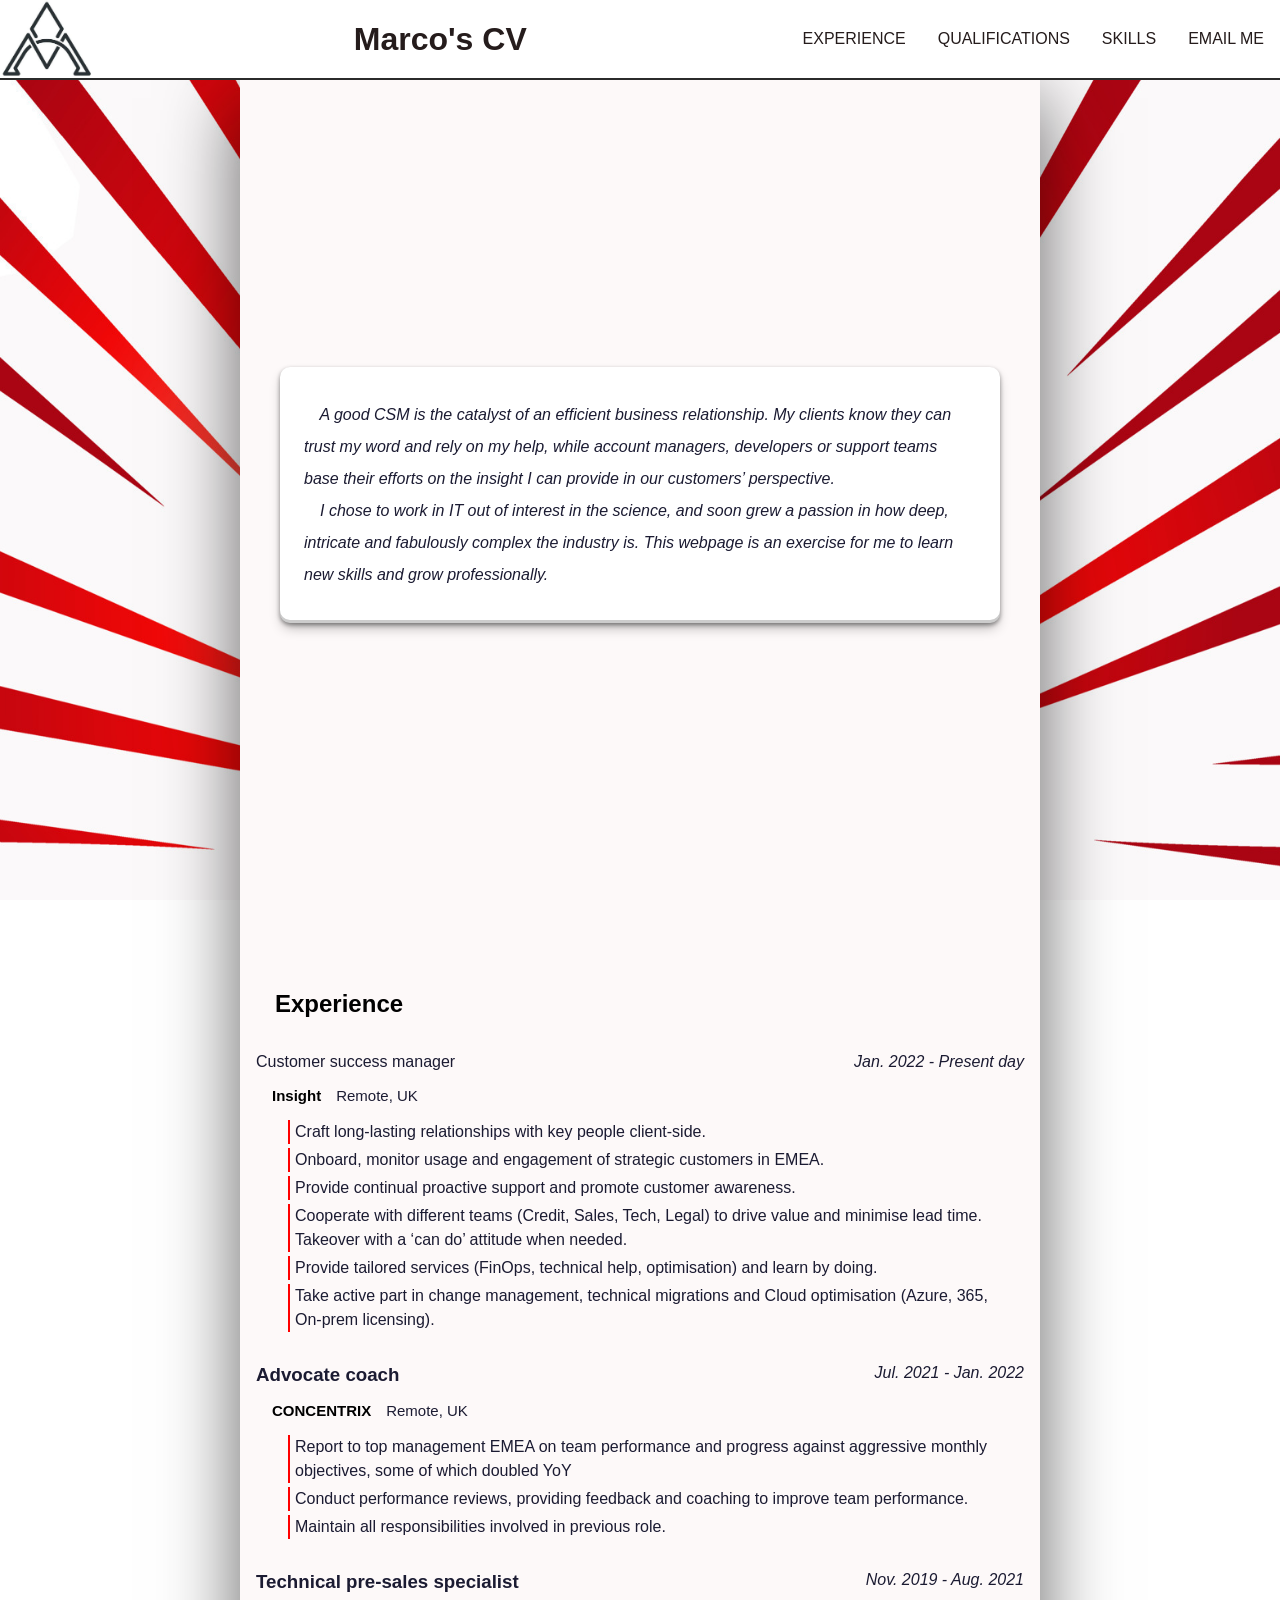
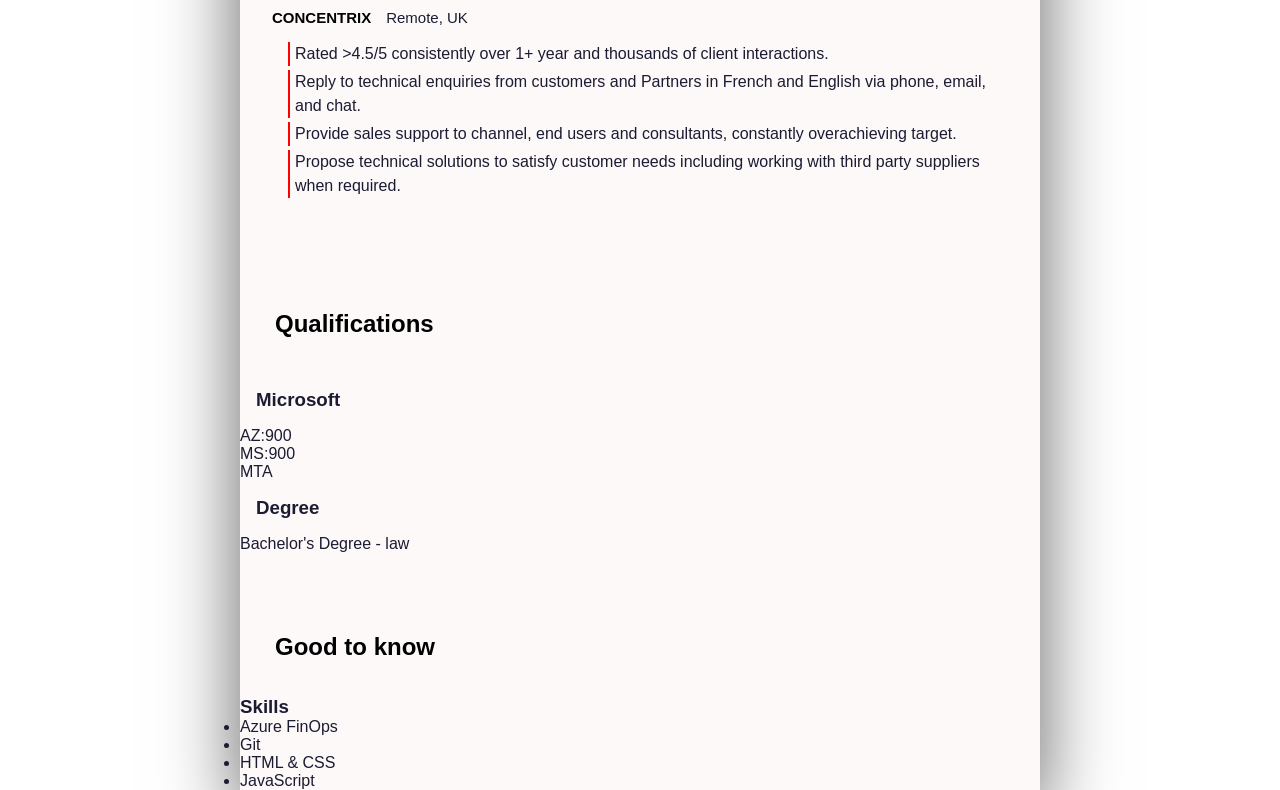
==== index.html @ 962128a1 "fixing favicon" ====
<!DOCTYPE html>
<html lang="en">

<head>
  <meta name="Marco Andolfatto's CV" content="This is the CV I made myself in html, CS and JS" />
  <meta charset="utf-8">
  <title>Marco Andolfatto - CV</title>
  <meta name="viewport" content="width=device-width, initial-scale=1">
  <meta name="author" content="Marco Andolfatto">
  <meta name="description" content="Marco Andolfatto's CV made following freeCodeCamp's curriculum" />
  <meta property="og:image" content="https://github.com/the-solid-snack/CV/blob/master/media/logo.jpg?raw=true" />
  <link rel="icon" type="image/x-icon" href="media/images.jpg">
  <link rel="stylesheet" href="style.css">
  <link href='https://fonts.googleapis.com/css?family=Lato' rel='stylesheet'>
  <script src="/app.js"></script>
</head>

<body>

  <!-- NAVBAR -->

  <nav id="navbar">
    <img id="logo" src="media/logo.jpg" atl="AM logo" />
    <h1>Marco's CV</h1>
    <ul>
      <li><a id="link-exp" href="#experience"></a></li>
      <li><a id="link-quali" href="#qualifications"></a></li>
      <li><a id="link-skills" href="#good-to-know"></a></li>
      <li><a id="link-mail" href="mailto:jobs@andolfatto.co.uk"></a></li>
    </ul>
  </nav>

  <!-- MAIN -->

  <main>
    <section id="introduction">
      <p id="introdution-p">
        &emsp;A good CSM is the catalyst of an efficient business relationship. My clients know they can trust my word and rely on my help, while account managers, developers or support teams base their efforts on the insight I can provide in our customers’ perspective. 
        <br>&emsp;I chose to work in IT out of interest in the science, and soon grew a passion in how deep, intricate and fabulously complex the industry is. This webpage is an exercise for me to learn new skills and grow professionally. 
      
      </p>

    </section>

    <section class="category">

      <!-- Experience template -->
      <!-- <div class="role-description">
        <p class="role-container"><span class="position-name">Customer success manager</span><span class="position-date">Jan. 2022 - Present day</span></p>
        <p class="employer-container"><span class="employer-name">Insight</span><span class="employer-address">Remote, UK</span></p>
        <ul class="role-responsibility">
          <li>Be a good employee</li>
          <li>Delight clients</li>
          <li>KPIs, SLAs</li>
        </ul>
      </div> -->

      <h2 id="experience">Experience</h2>

      <div class="role-description">
        <p class="role-container"><span class="position-name">Customer success manager</span><span class="position-date">Jan. 2022 - Present day</span></p>
        <p class="employer-container"><span class="employer-name"><a href="https://uk.insight.com/en_GB/home.html" target="_blank">Insight</a></span><span class="employer-address">Remote, UK</span></p>
        <ul class="role-responsibility">
          <li>Craft long-lasting relationships with key people client-side.</li>
          <li>Onboard, monitor usage and engagement of strategic customers in EMEA.</li>
          <li>Provide continual proactive support and promote customer awareness.</li>
          <li>Cooperate with different teams (Credit, Sales, Tech, Legal) to drive value and
            minimise lead time. Takeover with a ‘can do’ attitude when needed.</li>
          <li>Provide tailored services (FinOps, technical help, optimisation) and learn by doing.</li>
          <li>Take active part in change management, technical migrations and Cloud
            optimisation (Azure, 365, On-prem licensing).</li>
        </ul>
      </div>

      <div class="role-description">
        <h3 class="role-container"><span class="position-name">Advocate coach</span><span class="position-date">Jul. 2021 - Jan. 2022</span></h3>
        <p class="employer-container"><span class="employer-name"><a href="https://www.concentrix.com/en-gb/" target="_blank">CONCENTRIX</a></span><span class="employer-address">Remote, UK</span></p>
        <ul class="role-responsibility">
          <li>Report to top management EMEA on team performance and progress against
            aggressive monthly objectives, some of which doubled YoY</li>
          <li>Conduct performance reviews, providing feedback and coaching to improve team
            performance.</li>
          <li>Maintain all responsibilities involved in previous role.</li>
        </ul>
      </div>
      
      <div class="role-description">
        <h3 class="role-container"><span class="position-name">Technical pre-sales specialist</span><span class="position-date">Nov. 2019 - Aug. 2021</span></h3>
        <p class="employer-container"><span class="employer-name"><a href="https://www.concentrix.com/en-gb/" target="_blank">CONCENTRIX</a></span><span class="employer-address">Remote, UK</span></p>
        <ul class="role-responsibility">
          <li>Rated >4.5/5 consistently over 1+ year and thousands of client interactions.</li>
          <li>Reply to technical enquiries from customers and Partners in French and English via
            phone, email, and chat.</li>
          <li>Provide sales support to channel, end users and consultants, constantly
            overachieving target.</li>
          <li>Propose technical solutions to satisfy customer needs including working with third
            party suppliers when required.</li>
        </ul>
      </section>
      
    <!-- QUALIFICATIONS -->

    <section id="category">
      <h2 id="qualifications">Qualifications</h2>
      <h3 class="degree">Microsoft</h3>
      <p>AZ:900</p>
      <p>MS:900</p>
      <p>MTA</p>
      <h3 class="degree">Degree</h3>
      <p>Bachelor's Degree - law</p>
    </section>

    <!-- GOOD TO KNOW -->

    <section id="category">
      <h2 id="good-to-know">Good to know</h2>
      <h3>Skills</h3>
      <!-- Add a table here with soft skills / hard skills -->
      <ul>
        <li>Azure FinOps</li>
        <li>Git</li>
        <li>HTML & CSS</li>
        <li>JavaScript</li>

      </ul>
    </section>

  </main>
</body>

<footer></footer>

</html>
---- style.css ----
*,
::before,
::after {
  padding: 0;
  margin: 0;
  box-sizing: border-box;

}

:root {
  --html-color: #ffffff;
  --main-background-color: rgb(253, 249, 249);
  --navbar-background-color: white;
  --navbar-text: rgb(37, 28, 28);
  --section-title-color: black;
  --header-height: 80px;
}

body {
    background-image: url("media/background-img1.jpg");
    background-repeat: no-repeat;
    background-attachment: fixed; 
    background-size: 100% 100%;
    color: #1b1b32;
    margin: 0;
    width: 100%;
    font-family: Helvetica, sans-serif;
  }

a {
  text-decoration: none;
}

/* MEDIA QUERY */
  /* small screen */
@media (max-width: 768px) {
  :root {
  --header-height: 40px;
  }

  #link-exp::before {
    content: "Exp.";
  }
  #link-quali::before {
    content: "Studies";
  }
  #link-skills::before {
    content: "Skills";
  }
  #link-mail::before {
    content: "@";
  }

  nav > ul > li {
    padding: 0.5em;
  }

}

  /* larger screens */
@media (min-width: 768px) {
  :root {
  --header-height: 80px;
  }

  #link-exp::before {
    content: "EXPERIENCE";
  }
  
  #link-quali::before {
    content: "QUALIFICATIONS";
  }
  #link-skills::before {
    content: "SKILLS";
  }
  #link-mail::before {
    content: "EMAIL ME";
  }

  nav > ul > li {
    padding: 1em;
  }

}

/* HEADER */

#navbar {
    width: 100%;
    height: var(--header-height);
    background-color: var(--navbar-background-color);
    display: flex;
    align-items: center;
    justify-content: space-between;
    position: fixed;
    top: 0;
    z-index: 9;
    border-bottom: 2px solid #2b2b2b;  
}

#logo {
  height: calc(var(--header-height) - 2px);
}

h1 {
  color: var(--navbar-text);
  font-size: 2rem;
  text-align: center;
  white-space: nowrap;
}

#navbar a:hover {
  color: red;
}

#navbar a:visited, nav > ul > li > a {
  color: var(--navbar-text);
}

nav > ul {
    display: flex; 
    flex-wrap: wrap;
}

nav > ul > li {
  list-style-type: none;
  
  font-size: 1em;
}

/* MAIN */

main {
  margin: auto;
  position: relative;
  top: var(--header-height);
  max-width: 800px;
  background: var(--main-background-color);
  box-shadow: rgba(0, 0, 0, 0.56) 0px 22px 70px 4px;
}

#introduction {
  display: flex;
  align-items: center;
  padding: 80px 0 80px 0;
  height: calc(100vh - 70px);
}

#introdution-p {
  margin: 0 5%;
  padding: 2rem;
  background-color: white;
  border-radius: 10px;
  box-shadow: rgba(0, 0, 0, 0.4) 0px 2px 4px, rgba(0, 0, 0, 0.3) 0px 7px 13px -3px, rgba(0, 0, 0, 0.2) 0px -3px 0px inset;
}

#introduction p {
  padding-left: 1.5rem;
  line-height: 2rem;
  font-style: italic;
}

#freecodecamp {
  font-family: Lato;
  font-style: normal;
}

#freeCodeCamp-logo{
  height: 1rem;
  width: 1rem;
  margin: 0 .1rem 0 .1rem;
}

h2 {
  padding: 80px 0 35px 35px;
  color: var(--section-title-color);
}

/* EXPERIENCE */

.role-container {
  display: flex;
  width: 100%;
  justify-content: space-between;
}

.employer-container {
  font-size: 15px;
  padding-left: 2rem;
  margin: 1rem 0;
}

position-name {
  font-weight: bold;
}

.employer-name a {
  padding-right: 15px;
  font-weight: bolder;
  color: black;
}

.employer-name a:hover {
  color: orangered;
}

.position-date {
  font-weight: 1;
  font-style: italic;
  font-size: medium;
}

.role-container > span {
  padding: 0 1rem;
}

.role-responsibility {
  margin: 0 3rem 2rem 3rem;
  line-height: 1.5rem;
  list-style-type: none;
}

.role-responsibility li {
  margin: 4px 0;
  padding-left: 5px;
  border-left: 2px solid red;
}


/* EDUCATION */

.degree {
  padding: 1rem 0 1rem 1rem;
}

.divider {
  margin: 0 auto;
  border: 2px solid;
}

.large {
  height: 10px;
  background-color: #1b1b32;
}
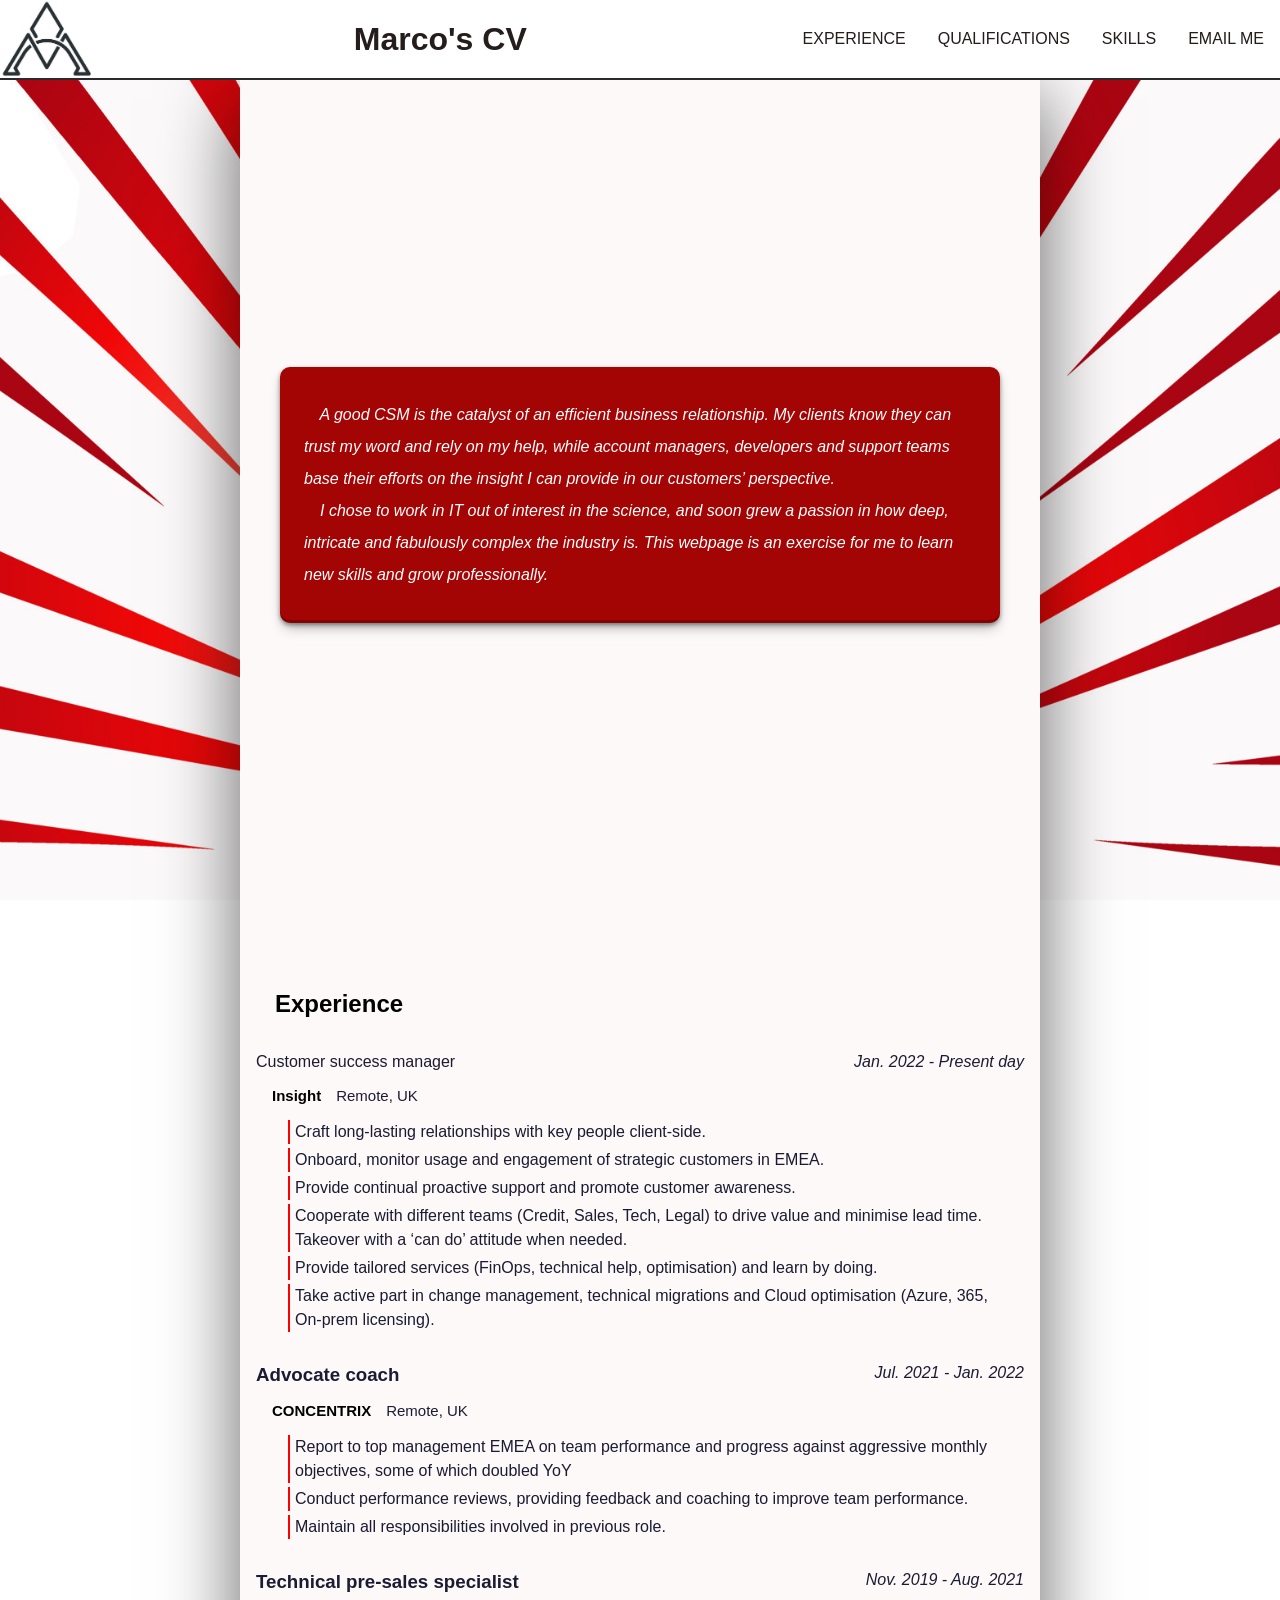
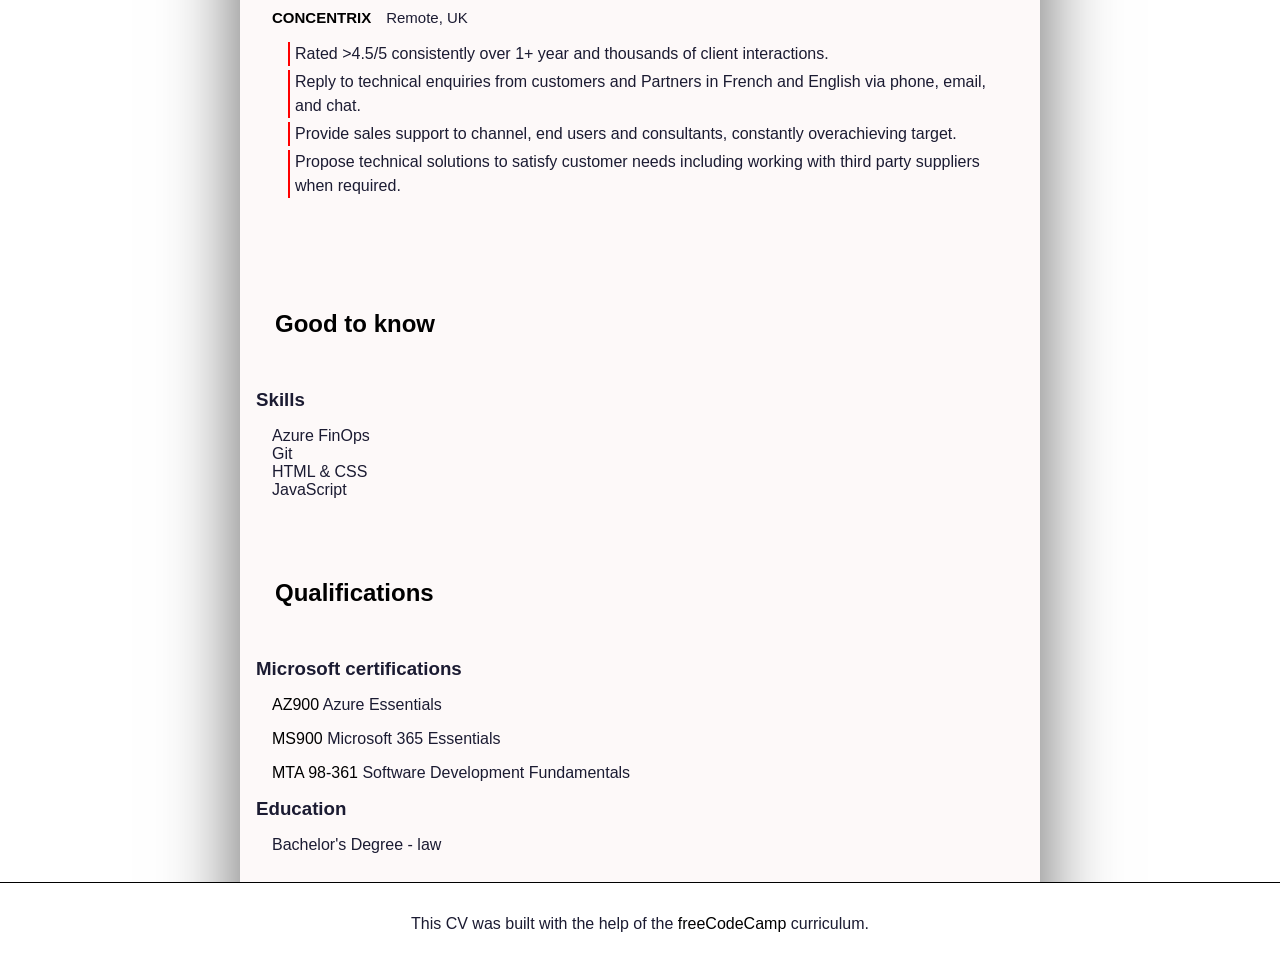
==== commit 36baa9d5: "first initial draft complete" ====
--- a/index.html
+++ b/index.html
@@ -9,7 +9,7 @@
   <meta name="author" content="Marco Andolfatto">
   <meta name="description" content="Marco Andolfatto's CV made following freeCodeCamp's curriculum" />
   <meta property="og:image" content="https://github.com/the-solid-snack/CV/blob/master/media/logo.jpg?raw=true" />
-  <link rel="icon" type="image/x-icon" href="media/images.jpg">
+  <link rel="icon" type="image/x-icon" href="media/logo.jpg">
   <link rel="stylesheet" href="style.css">
   <link href='https://fonts.googleapis.com/css?family=Lato' rel='stylesheet'>
   <script src="/app.js"></script>
@@ -35,7 +35,7 @@
   <main>
     <section id="introduction">
       <p id="introdution-p">
-        &emsp;A good CSM is the catalyst of an efficient business relationship. My clients know they can trust my word and rely on my help, while account managers, developers or support teams base their efforts on the insight I can provide in our customers’ perspective. 
+        &emsp;A good CSM is the catalyst of an efficient business relationship. My clients know they can trust my word and rely on my help, while account managers, developers and support teams base their efforts on the insight I can provide in our customers’ perspective. 
         <br>&emsp;I chose to work in IT out of interest in the science, and soon grew a passion in how deep, intricate and fabulously complex the industry is. This webpage is an exercise for me to learn new skills and grow professionally. 
       
       </p>
@@ -98,25 +98,13 @@
         </ul>
       </section>
       
-    <!-- QUALIFICATIONS -->
-
-    <section id="category">
-      <h2 id="qualifications">Qualifications</h2>
-      <h3 class="degree">Microsoft</h3>
-      <p>AZ:900</p>
-      <p>MS:900</p>
-      <p>MTA</p>
-      <h3 class="degree">Degree</h3>
-      <p>Bachelor's Degree - law</p>
-    </section>
-
     <!-- GOOD TO KNOW -->
 
     <section id="category">
       <h2 id="good-to-know">Good to know</h2>
-      <h3>Skills</h3>
+      <h3 class="degree">Skills</h3>
       <!-- Add a table here with soft skills / hard skills -->
-      <ul>
+      <ul class="qual-item">
         <li>Azure FinOps</li>
         <li>Git</li>
         <li>HTML & CSS</li>
@@ -125,9 +113,23 @@
       </ul>
     </section>
 
+    <!-- QUALIFICATIONS -->
+
+    <section id="category">
+      <h2 id="qualifications">Qualifications</h2>
+      <h3 class="degree">Microsoft certifications</h3>
+      <p class="qual-item"><a target="_blank" href="https://learn.microsoft.com/en-us/credentials/certifications/azure-fundamentals/?practice-assessment-type=certification">AZ900</a> Azure Essentials</p>
+      <p class="qual-item space"><a target="_blank" href="https://learn.microsoft.com/en-us/credentials/certifications/microsoft-365-fundamentals/?practice-assessment-type=certification">MS900</a> Microsoft 365 Essentials</p>
+      <p class="qual-item"><a target="_blank" href="https://www.udemy.com/course/mta-98-361-software-development-fundamentals-complete-course/?couponCode=OF83024F">MTA 98-361</a> Software Development Fundamentals</p>
+      <h3 class="degree">Education</h3>
+      <p class="qual-item">Bachelor's Degree - law</p>
+      <br><br><br><br><br><br>
+    </section>
   </main>
 </body>
 
-<footer></footer>
+<footer id="footer">
+  <p id="footnote">This CV was built with the help of the <a target="_blank" href="https://www.freecodecamp.org/">freeCodeCamp</a> curriculum.</p>
+</footer>
 
 </html>
--- a/style.css
+++ b/style.css
@@ -29,6 +29,15 @@
 
 a {
   text-decoration: none;
+  color: black;
+}
+
+a:hover {
+  color: red;
+}
+
+li {
+  list-style-type: none;
 }
 
 /* MEDIA QUERY */
@@ -52,7 +61,7 @@
   }
 
   nav > ul > li {
-    padding: 0.5em;
+    padding: 0 0.1em;
   }
 
 }
@@ -109,10 +118,6 @@
   white-space: nowrap;
 }
 
-#navbar a:hover {
-  color: red;
-}
-
 #navbar a:visited, nav > ul > li > a {
   color: var(--navbar-text);
 }
@@ -120,12 +125,7 @@
 nav > ul {
     display: flex; 
     flex-wrap: wrap;
-}
-
-nav > ul > li {
-  list-style-type: none;
-  
-  font-size: 1em;
+    font-size: 1em;
 }
 
 /* MAIN */
@@ -149,7 +149,8 @@
 #introdution-p {
   margin: 0 5%;
   padding: 2rem;
-  background-color: white;
+  background-color: rgb(163, 4, 4);
+  color: white;
   border-radius: 10px;
   box-shadow: rgba(0, 0, 0, 0.4) 0px 2px 4px, rgba(0, 0, 0, 0.3) 0px 7px 13px -3px, rgba(0, 0, 0, 0.2) 0px -3px 0px inset;
 }
@@ -160,17 +161,6 @@
   font-style: italic;
 }
 
-#freecodecamp {
-  font-family: Lato;
-  font-style: normal;
-}
-
-#freeCodeCamp-logo{
-  height: 1rem;
-  width: 1rem;
-  margin: 0 .1rem 0 .1rem;
-}
-
 h2 {
   padding: 80px 0 35px 35px;
   color: var(--section-title-color);
@@ -226,6 +216,9 @@
   border-left: 2px solid red;
 }
 
+/* SKILLS */
+
+
 
 /* EDUCATION */
 
@@ -233,12 +226,28 @@
   padding: 1rem 0 1rem 1rem;
 }
 
-.divider {
-  margin: 0 auto;
-  border: 2px solid;
-}
-
-.large {
-  height: 10px;
-  background-color: #1b1b32;
+.qual-item {
+  padding-left: 2rem;
+  
+}
+
+.space {
+  margin: 1rem 0;
+}
+
+/* FOOTER */
+
+#footer {
+  height: var(--header-height);
+  width: 100%;
+  background-color: white;
+  border-top: 1px solid black;
+  z-index: 9;
+  position: relative;
+  bottom: 0;
+}
+
+#footnote {
+  margin: 2rem auto;
+  text-align: center;
 }
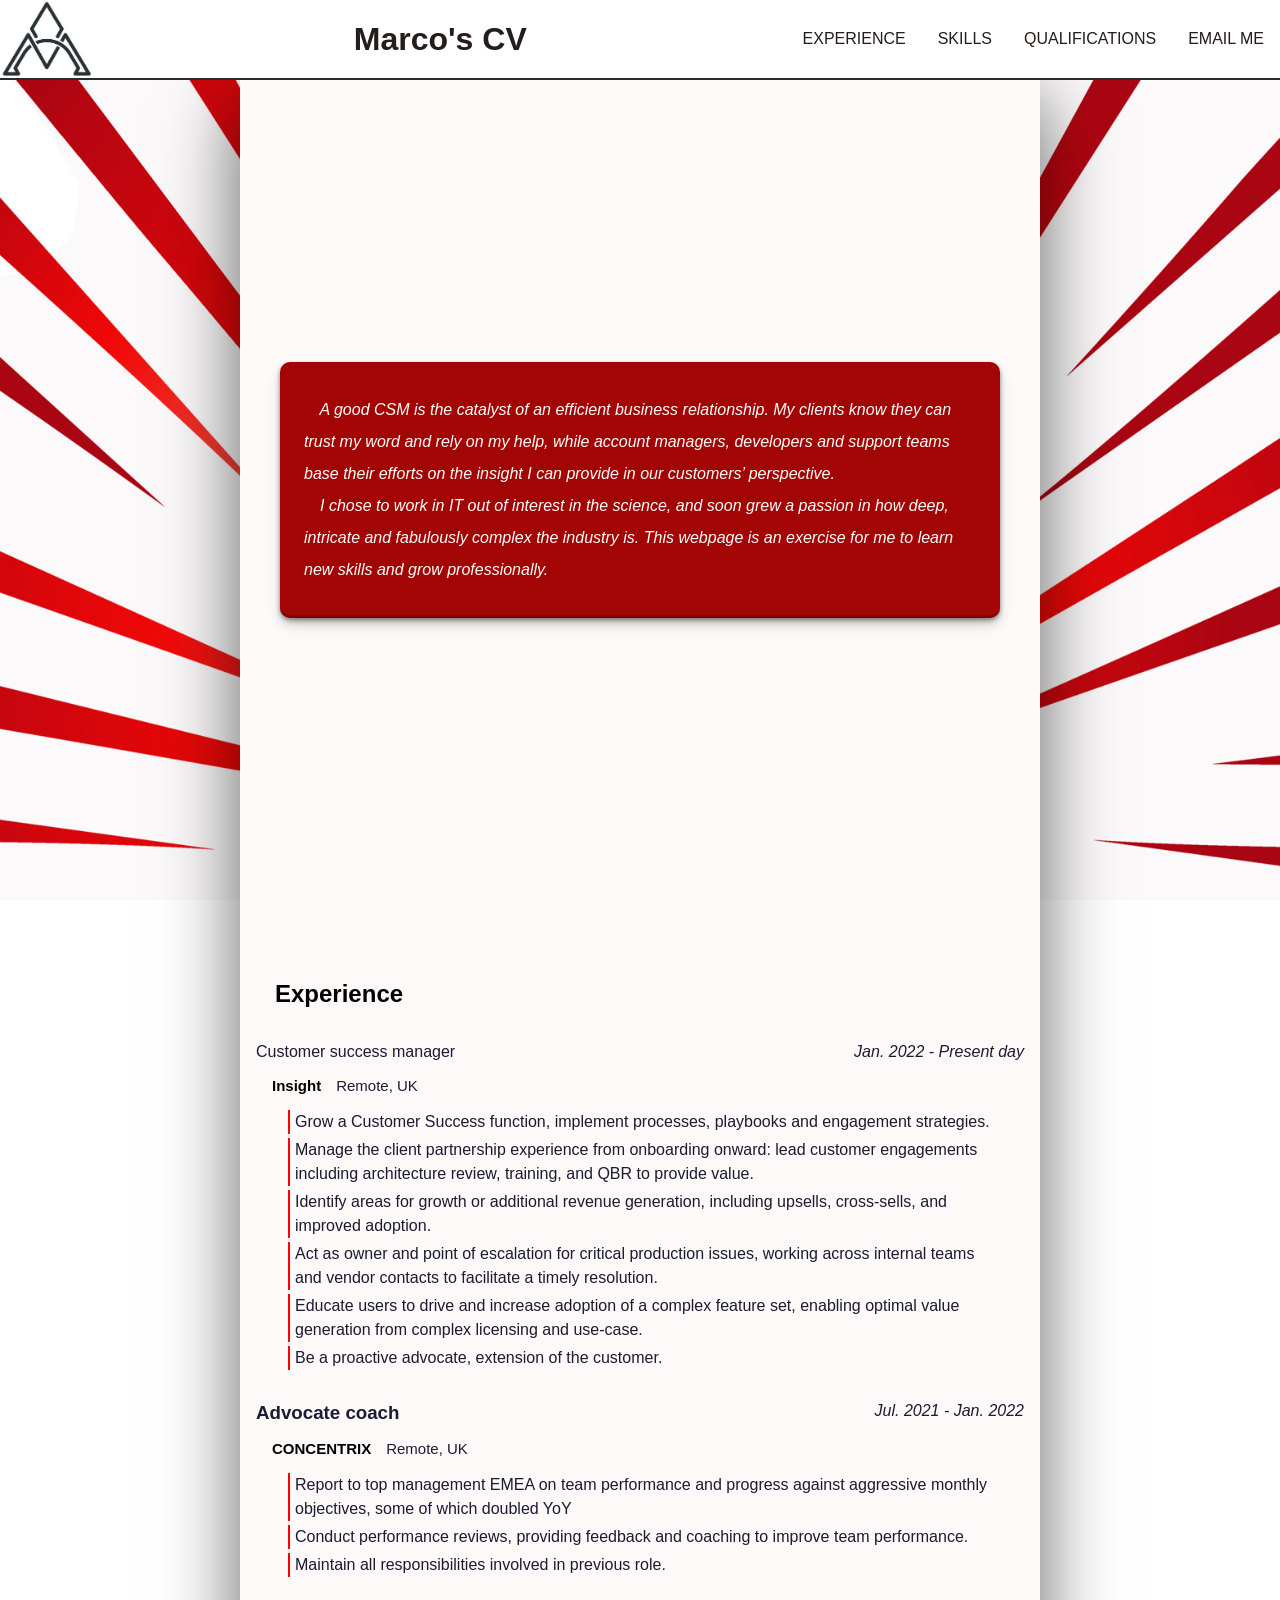
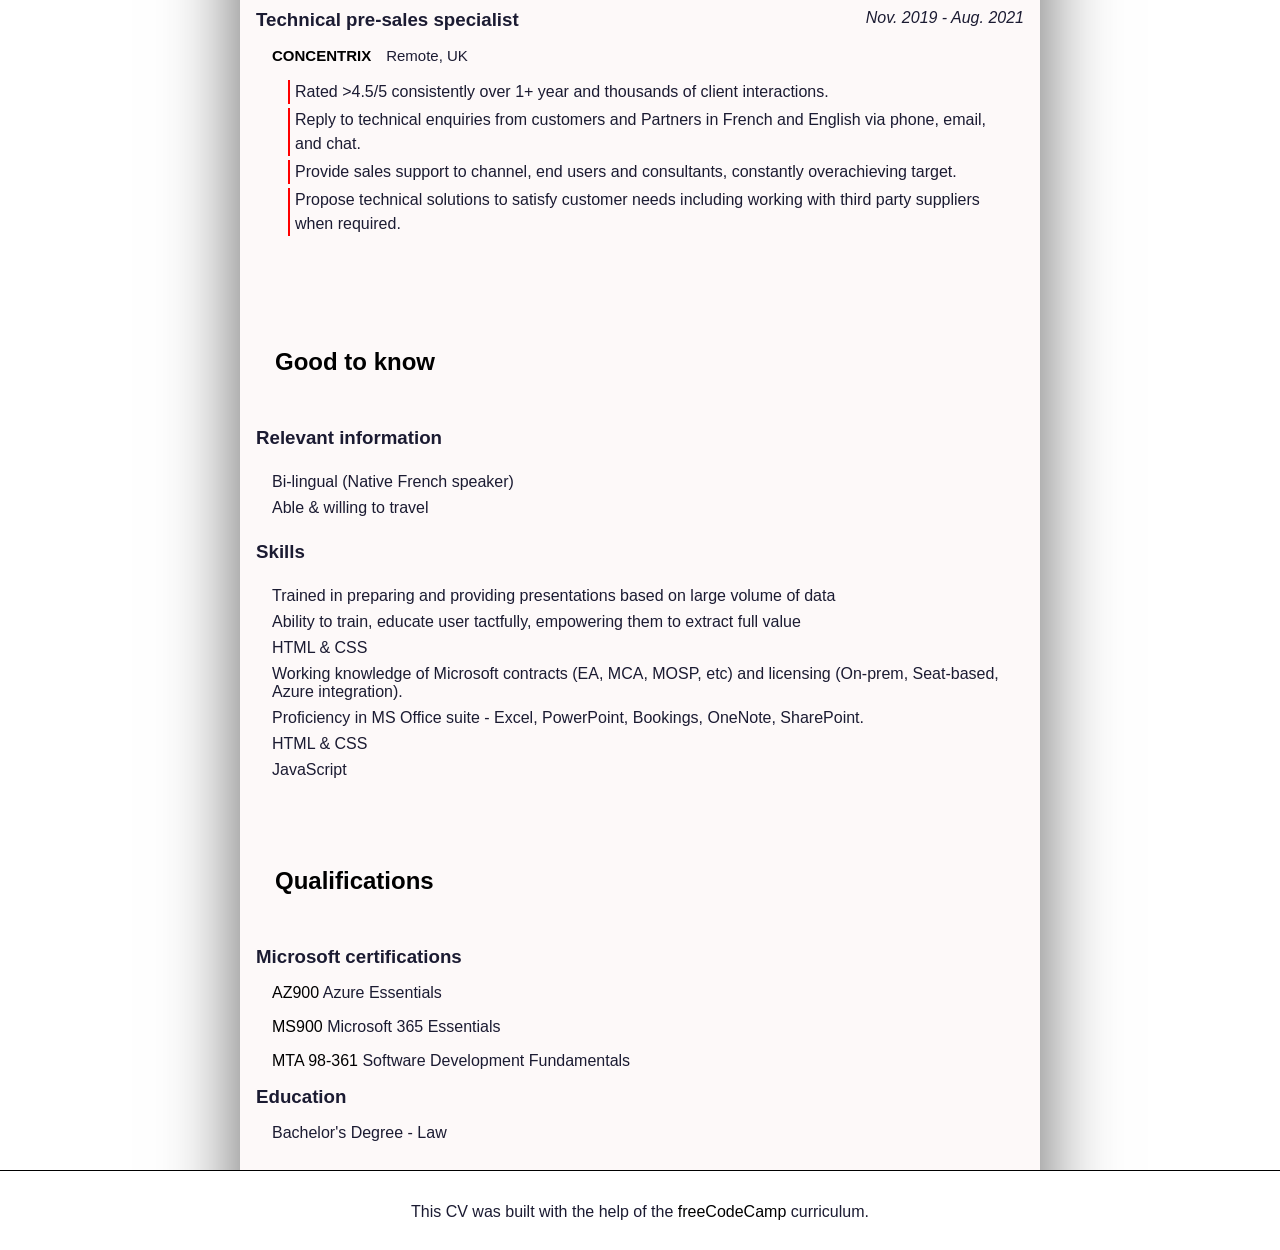
==== commit a13dbf71: "updated experience, skills, added good to know section, fixed footer" ====
--- a/index.html
+++ b/index.html
@@ -24,8 +24,8 @@
     <h1>Marco's CV</h1>
     <ul>
       <li><a id="link-exp" href="#experience"></a></li>
+      <li><a id="link-skills" href="#good-to-know"></a></li>
       <li><a id="link-quali" href="#qualifications"></a></li>
-      <li><a id="link-skills" href="#good-to-know"></a></li>
       <li><a id="link-mail" href="mailto:jobs@andolfatto.co.uk"></a></li>
     </ul>
   </nav>
@@ -61,14 +61,12 @@
         <p class="role-container"><span class="position-name">Customer success manager</span><span class="position-date">Jan. 2022 - Present day</span></p>
         <p class="employer-container"><span class="employer-name"><a href="https://uk.insight.com/en_GB/home.html" target="_blank">Insight</a></span><span class="employer-address">Remote, UK</span></p>
         <ul class="role-responsibility">
-          <li>Craft long-lasting relationships with key people client-side.</li>
-          <li>Onboard, monitor usage and engagement of strategic customers in EMEA.</li>
-          <li>Provide continual proactive support and promote customer awareness.</li>
-          <li>Cooperate with different teams (Credit, Sales, Tech, Legal) to drive value and
-            minimise lead time. Takeover with a ‘can do’ attitude when needed.</li>
-          <li>Provide tailored services (FinOps, technical help, optimisation) and learn by doing.</li>
-          <li>Take active part in change management, technical migrations and Cloud
-            optimisation (Azure, 365, On-prem licensing).</li>
+          <li>Grow a Customer Success function, implement processes, playbooks and engagement strategies.</li>
+          <li>Manage the client partnership experience from onboarding onward: lead customer engagements including architecture review, training, and QBR to provide value.</li>
+          <li>Identify areas for growth or additional revenue generation, including upsells, cross-sells, and improved adoption.</li>
+          <li>Act as owner and point of escalation for critical production issues, working across internal teams and vendor contacts to facilitate a timely resolution.</li>
+          <li>Educate users to drive and increase adoption of a complex feature set, enabling optimal value generation from complex licensing and use-case.</li>
+          <li>Be a proactive advocate, extension of the customer.</li>
         </ul>
       </div>
 
@@ -102,14 +100,22 @@
 
     <section id="category">
       <h2 id="good-to-know">Good to know</h2>
+      <h3 class="degree">Relevant information</h3>
+      <ul class="qual-item">
+        <li>Bi-lingual (Native French speaker)</li>
+        <li>Able & willing to travel</li>
+
+      </ul>
       <h3 class="degree">Skills</h3>
       <!-- Add a table here with soft skills / hard skills -->
       <ul class="qual-item">
-        <li>Azure FinOps</li>
-        <li>Git</li>
+        <li>Trained in preparing and providing presentations based on large volume of data</li>
+        <li>Ability to train, educate user tactfully, empowering them to extract full value</li>
+        <li>HTML & CSS</li>
+        <li>Working knowledge of Microsoft contracts (EA, MCA, MOSP, etc) and licensing (On-prem, Seat-based, Azure integration).</li>
+        <li>Proficiency in MS Office suite - Excel, PowerPoint, Bookings, OneNote, SharePoint.</li>
         <li>HTML & CSS</li>
         <li>JavaScript</li>
-
       </ul>
     </section>
 
@@ -122,7 +128,7 @@
       <p class="qual-item space"><a target="_blank" href="https://learn.microsoft.com/en-us/credentials/certifications/microsoft-365-fundamentals/?practice-assessment-type=certification">MS900</a> Microsoft 365 Essentials</p>
       <p class="qual-item"><a target="_blank" href="https://www.udemy.com/course/mta-98-361-software-development-fundamentals-complete-course/?couponCode=OF83024F">MTA 98-361</a> Software Development Fundamentals</p>
       <h3 class="degree">Education</h3>
-      <p class="qual-item">Bachelor's Degree - law</p>
+      <p class="qual-item">Bachelor's Degree - Law</p>
       <br><br><br><br><br><br>
     </section>
   </main>
--- a/style.css
+++ b/style.css
@@ -143,7 +143,7 @@
   display: flex;
   align-items: center;
   padding: 80px 0 80px 0;
-  height: calc(100vh - 70px);
+  height: calc(100vh - var(--header-height));
 }
 
 #introdution-p {
@@ -228,7 +228,10 @@
 
 .qual-item {
   padding-left: 2rem;
-  
+}
+
+.qual-item li {
+  margin: .5rem auto;
 }
 
 .space {
@@ -244,7 +247,7 @@
   border-top: 1px solid black;
   z-index: 9;
   position: relative;
-  bottom: 0;
+  bottom: calc(0 - .5rem);
 }
 
 #footnote {
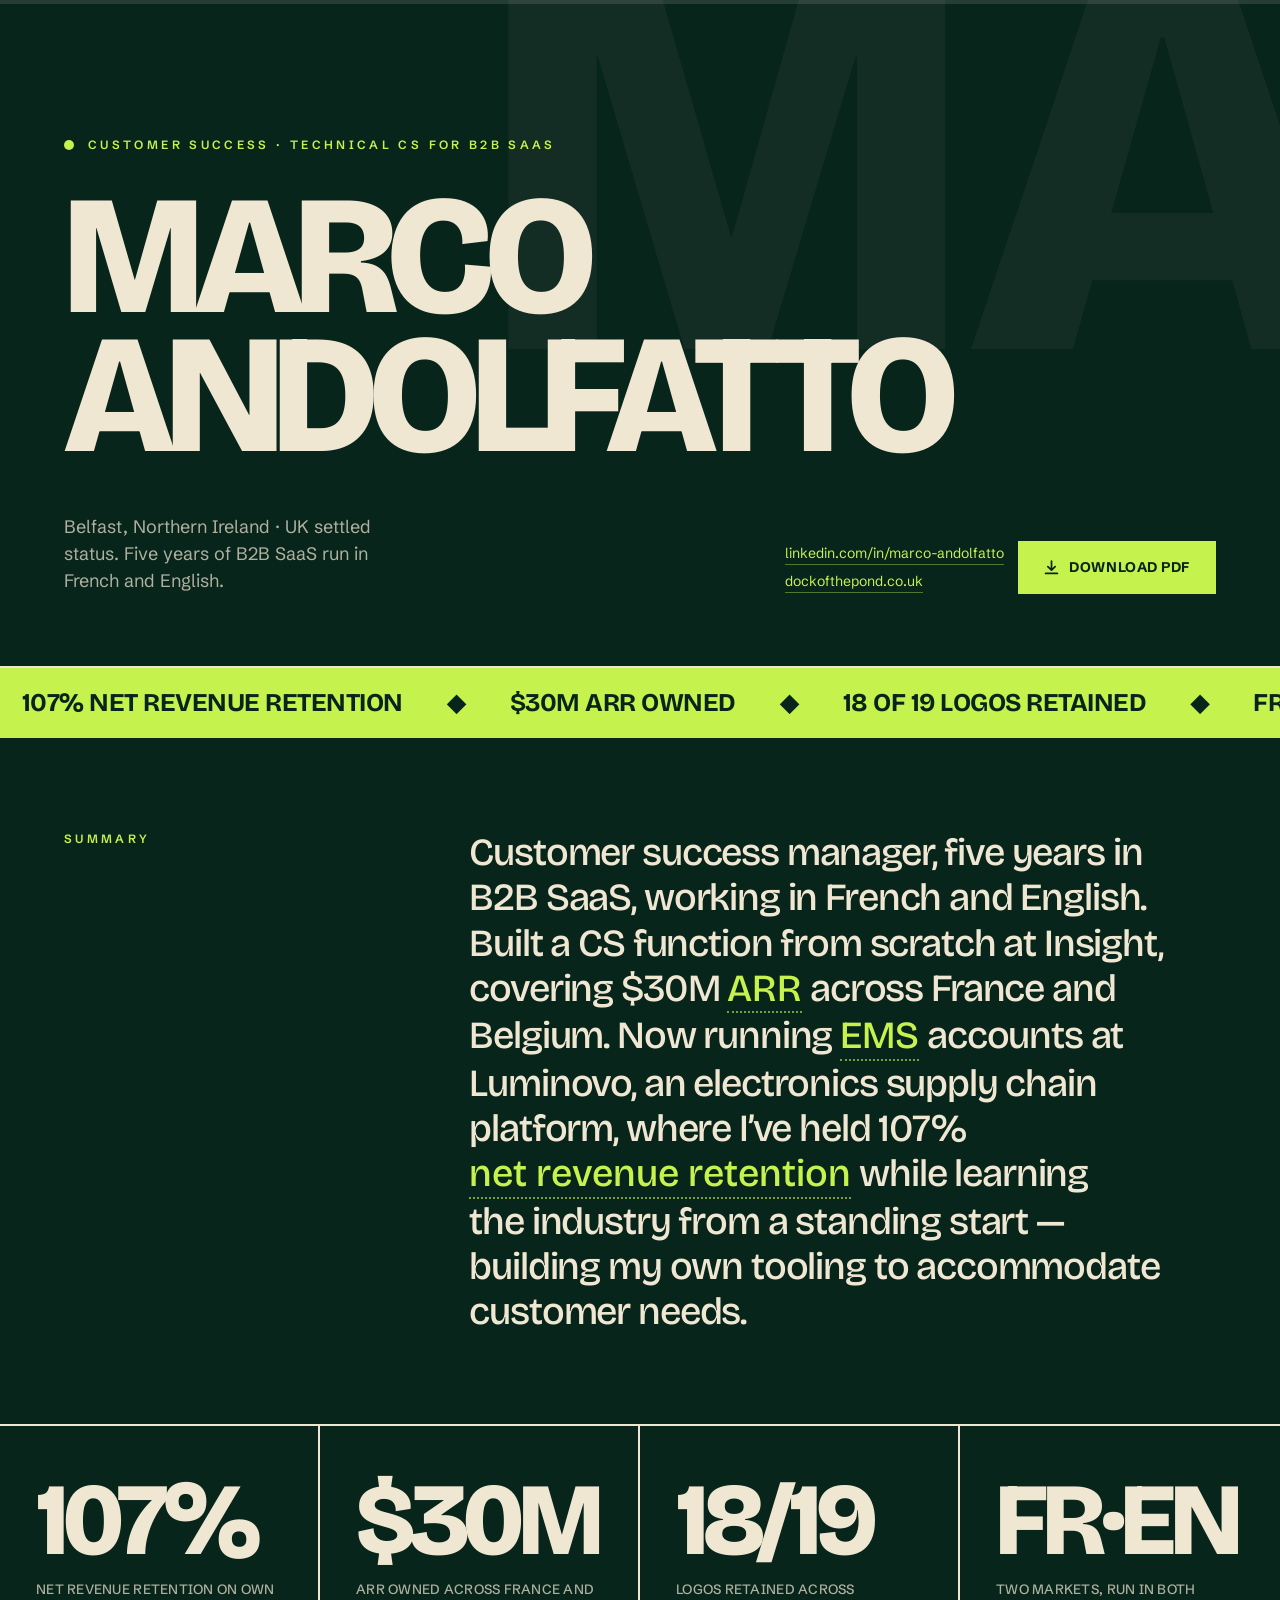
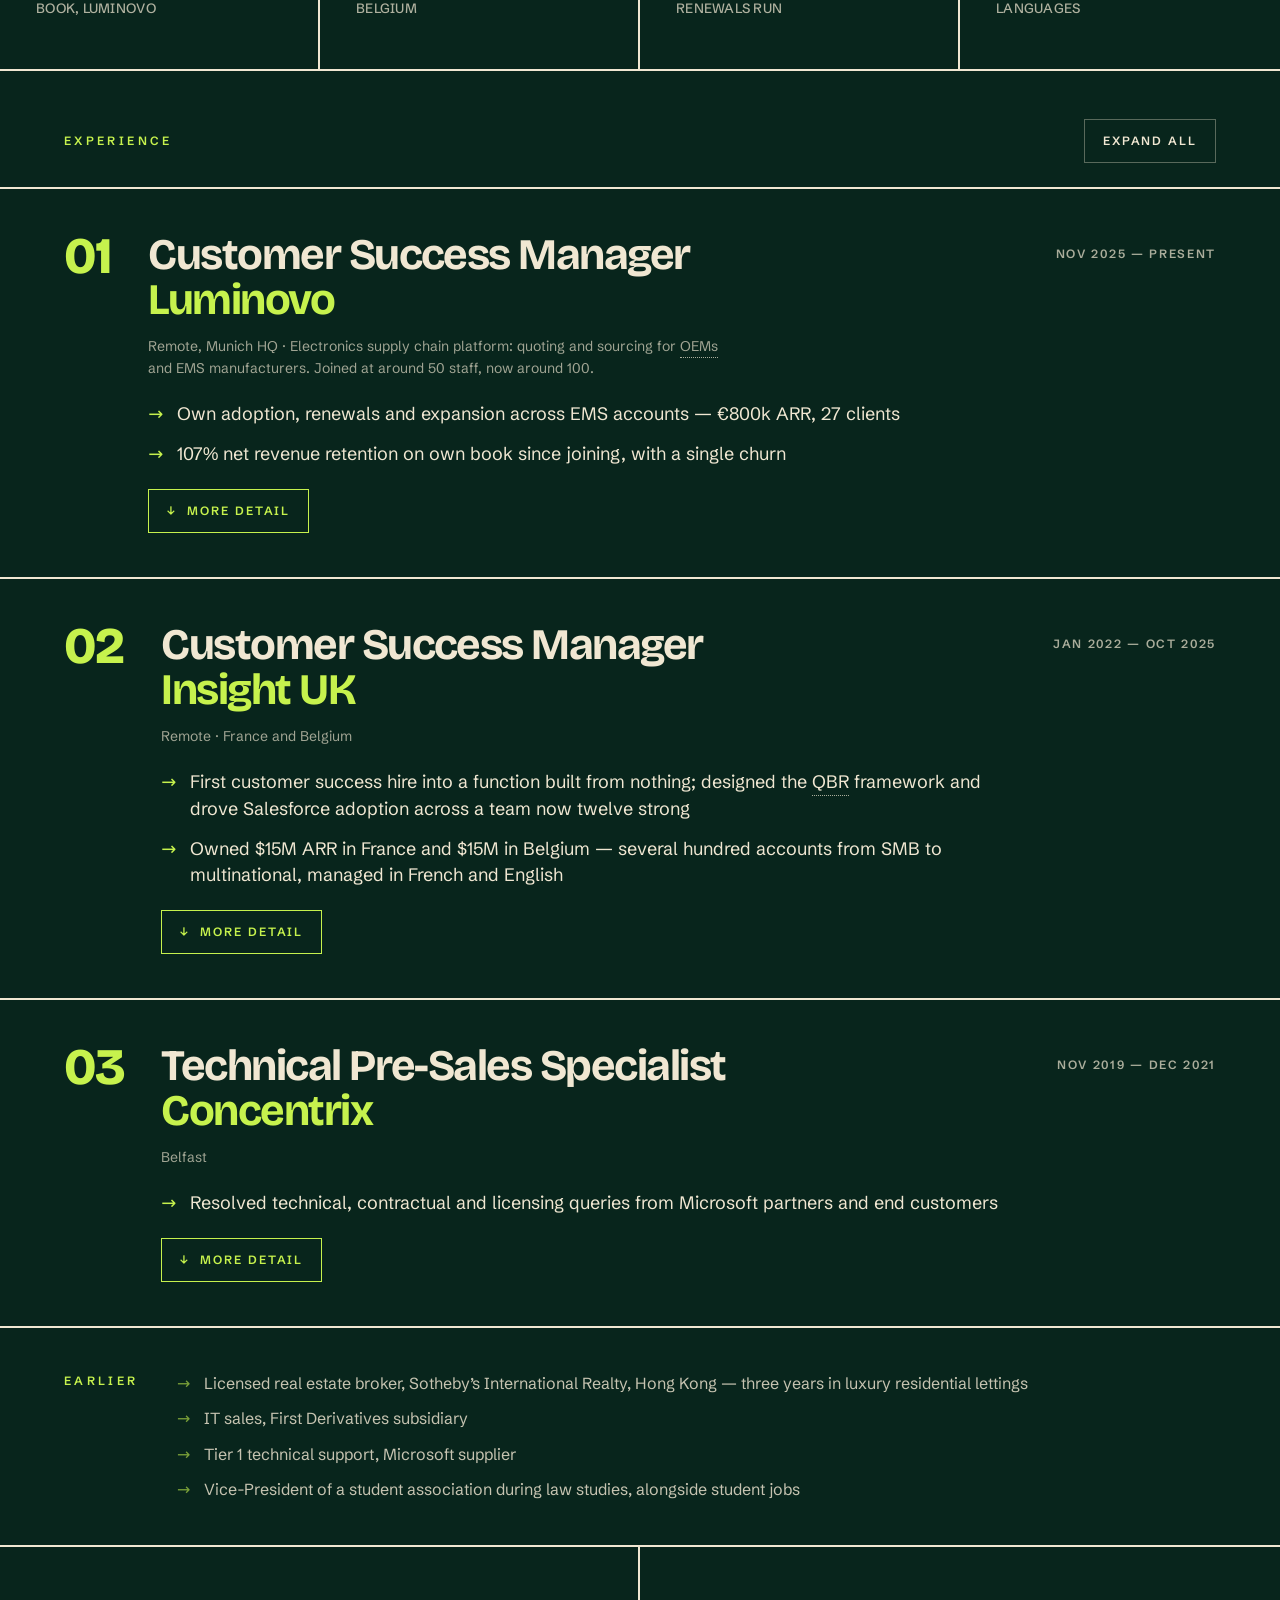
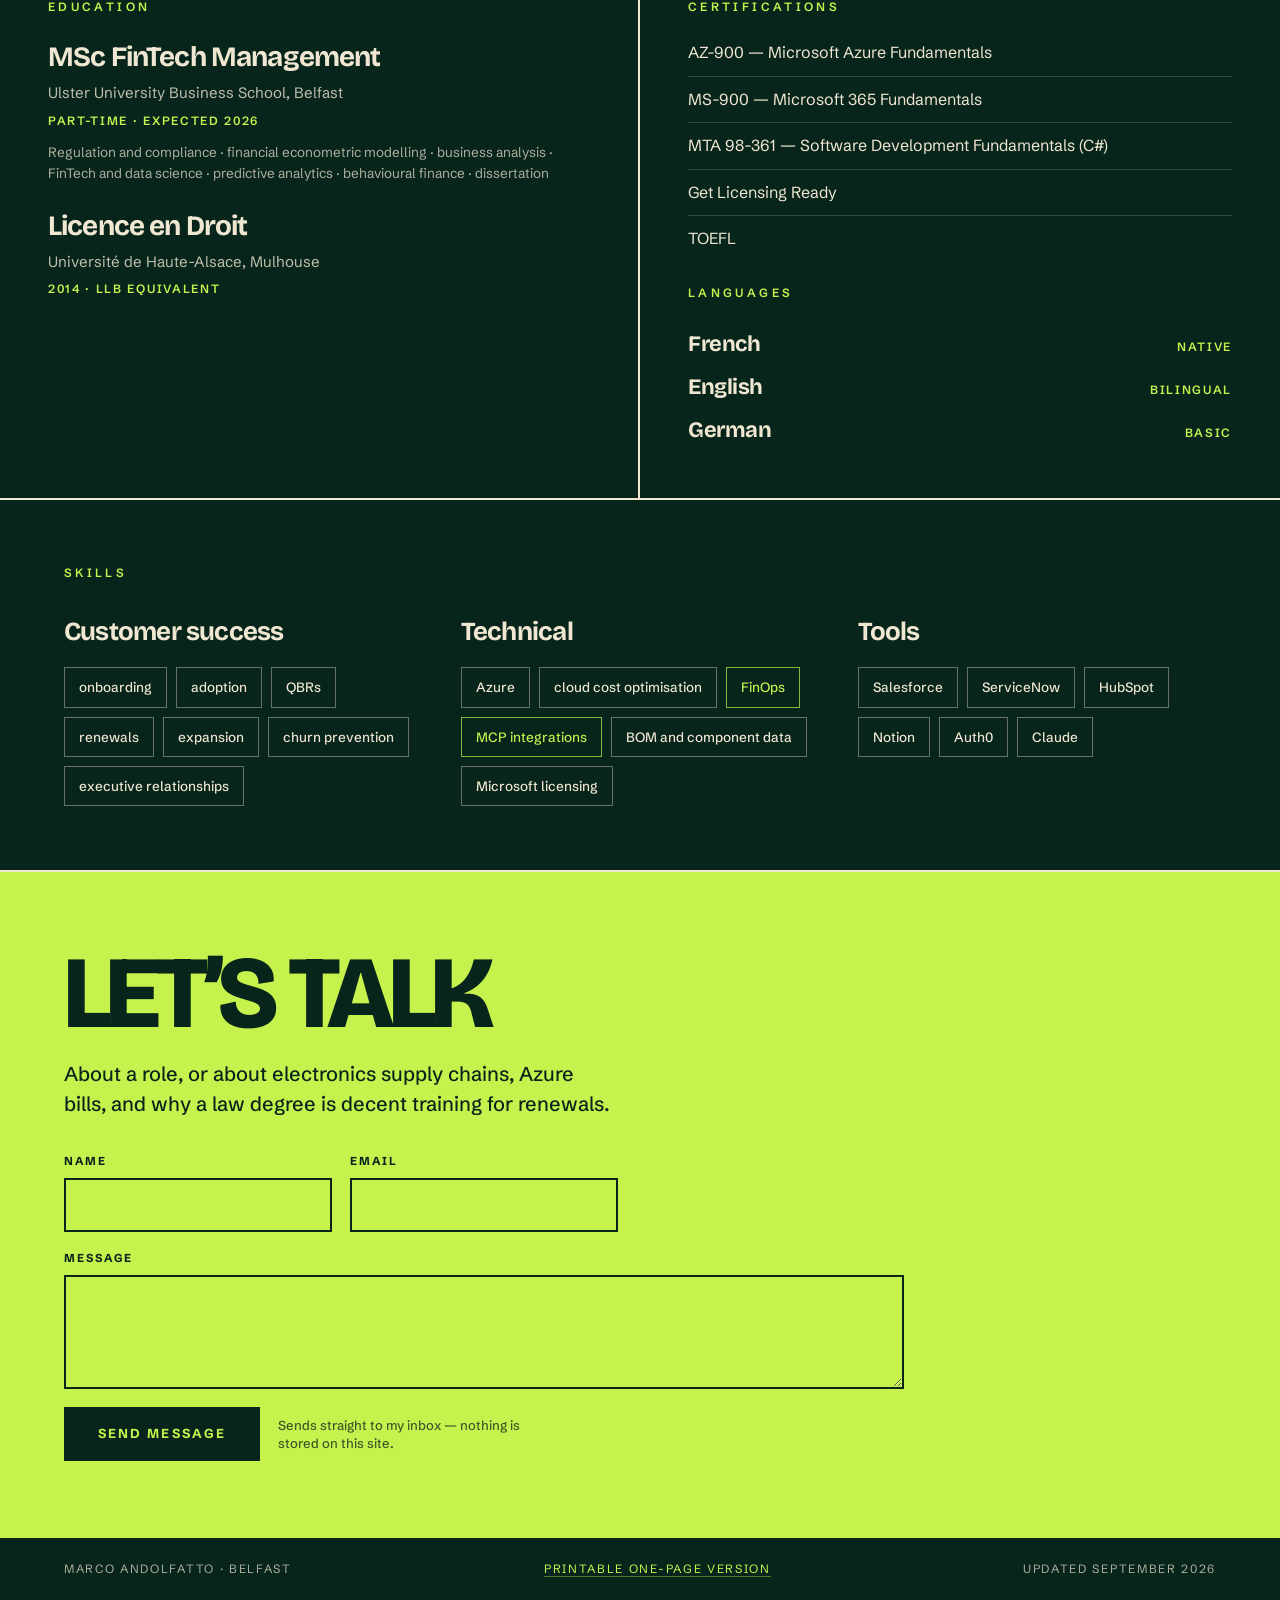
==== commit a8710923: "Rebuild the site from the CV design handoff Replaces the old scratch page with the finished design: " ====
--- a/index.html
+++ b/index.html
@@ -1,141 +1,356 @@
 <!DOCTYPE html>
-<html lang="en">
-
+<html lang="en-GB">
 <head>
-  <meta name="Marco Andolfatto's CV" content="This is the CV I made myself in html, CS and JS" />
-  <meta charset="utf-8">
-  <title>Marco Andolfatto - CV</title>
-  <meta name="viewport" content="width=device-width, initial-scale=1">
-  <meta name="author" content="Marco Andolfatto">
-  <meta name="description" content="Marco Andolfatto's CV made following freeCodeCamp's curriculum" />
-  <meta property="og:image" content="https://github.com/the-solid-snack/CV/blob/master/media/logo.jpg?raw=true" />
-  <link rel="icon" type="image/x-icon" href="media/logo.jpg">
-  <link rel="stylesheet" href="style.css">
-  <link href='https://fonts.googleapis.com/css?family=Lato' rel='stylesheet'>
-  <script src="/app.js"></script>
+<meta charset="utf-8">
+<meta name="viewport" content="width=device-width, initial-scale=1">
+<title>Marco Andolfatto — Customer Success Manager</title>
+<meta name="description" content="Customer success manager, five years in B2B SaaS, working in French and English. 107% net revenue retention at Luminovo; built a CS function from scratch at Insight across $30M ARR in France and Belgium.">
+<meta name="author" content="Marco Andolfatto">
+<link rel="canonical" href="https://cv.andolfatto.co.uk/">
+
+<meta property="og:type" content="profile">
+<meta property="og:site_name" content="Marco Andolfatto">
+<meta property="og:title" content="Marco Andolfatto — Customer Success Manager">
+<meta property="og:description" content="Five years of B2B SaaS run in French and English. 107% net revenue retention, $30M ARR owned across France and Belgium.">
+<meta property="og:url" content="https://cv.andolfatto.co.uk/">
+<meta property="og:image" content="https://cv.andolfatto.co.uk/assets/og.png">
+<meta property="og:image:width" content="1200">
+<meta property="og:image:height" content="630">
+<meta property="og:image:alt" content="Marco Andolfatto — Customer Success, technical CS for B2B SaaS.">
+<meta name="twitter:card" content="summary_large_image">
+
+<meta name="theme-color" content="#08251C">
+<link rel="icon" href="favicon.svg" type="image/svg+xml">
+<link rel="apple-touch-icon" href="assets/apple-touch-icon.png">
+
+<link rel="preload" href="assets/fonts/bricolage-grotesque-latin.woff2" as="font" type="font/woff2" crossorigin>
+<link rel="preload" href="assets/fonts/schibsted-grotesk-latin.woff2" as="font" type="font/woff2" crossorigin>
+<link rel="stylesheet" href="styles.css">
+<script src="main.js" defer></script>
+
+<script type="application/ld+json">
+{
+  "@context": "https://schema.org",
+  "@type": "Person",
+  "name": "Marco Andolfatto",
+  "jobTitle": "Customer Success Manager",
+  "url": "https://cv.andolfatto.co.uk/",
+  "address": {
+    "@type": "PostalAddress",
+    "addressLocality": "Belfast",
+    "addressRegion": "Northern Ireland",
+    "addressCountry": "GB"
+  },
+  "knowsLanguage": ["fr", "en", "de"],
+  "sameAs": [
+    "https://www.linkedin.com/in/marco-andolfatto",
+    "https://dockofthepond.co.uk"
+  ],
+  "worksFor": { "@type": "Organization", "name": "Luminovo" }
+}
+</script>
 </head>
-
 <body>
 
-  <!-- NAVBAR -->
-
-  <nav id="navbar">
-    <img id="logo" src="media/logo.jpg" atl="AM logo" />
-    <h1>Marco's CV</h1>
-    <ul>
-      <li><a id="link-exp" href="#experience"></a></li>
-      <li><a id="link-skills" href="#good-to-know"></a></li>
-      <li><a id="link-quali" href="#qualifications"></a></li>
-      <li><a id="link-mail" href="mailto:jobs@andolfatto.co.uk"></a></li>
-    </ul>
-  </nav>
-
-  <!-- MAIN -->
-
-  <main>
-    <section id="introduction">
-      <p id="introdution-p">
-        &emsp;A good CSM is the catalyst of an efficient business relationship. My clients know they can trust my word and rely on my help, while account managers, developers and support teams base their efforts on the insight I can provide in our customers’ perspective. 
-        <br>&emsp;I chose to work in IT out of interest in the science, and soon grew a passion in how deep, intricate and fabulously complex the industry is. This webpage is an exercise for me to learn new skills and grow professionally. 
-      
+<a class="skip-link" href="#main">Skip to content</a>
+
+<div class="progress" aria-hidden="true">
+  <div class="progress__fill" id="progress-fill"></div>
+</div>
+
+<div class="shell">
+
+  <!-- Hero ---------------------------------------------------------------- -->
+  <header class="hero">
+    <div class="hero__ghost" aria-hidden="true">MA</div>
+    <div class="hero__inner">
+      <p class="hero__eyebrow">
+        <span class="hero__dot" aria-hidden="true"></span>
+        <span class="hero__kicker">Customer Success · Technical CS for B2B SaaS</span>
       </p>
-
-    </section>
-
-    <section class="category">
-
-      <!-- Experience template -->
-      <!-- <div class="role-description">
-        <p class="role-container"><span class="position-name">Customer success manager</span><span class="position-date">Jan. 2022 - Present day</span></p>
-        <p class="employer-container"><span class="employer-name">Insight</span><span class="employer-address">Remote, UK</span></p>
-        <ul class="role-responsibility">
-          <li>Be a good employee</li>
-          <li>Delight clients</li>
-          <li>KPIs, SLAs</li>
+      <h1 class="hero__name">Marco<br>Andolfatto</h1>
+      <div class="hero__bottom">
+        <p class="hero__blurb">Belfast, Northern Ireland · UK settled status. Five years of B2B SaaS run in French and English.</p>
+        <div class="hero__actions">
+          <div class="hero__links">
+            <a href="https://www.linkedin.com/in/marco-andolfatto" target="_blank" rel="noopener">linkedin.com/in/marco-andolfatto</a>
+            <a href="https://dockofthepond.co.uk" target="_blank" rel="noopener">dockofthepond.co.uk</a>
+          </div>
+          <a class="btn btn--pdf" href="Marco-Andolfatto-CV.pdf" download="Marco-Andolfatto-CV.pdf">
+            <svg width="15" height="15" viewBox="0 0 14 14" fill="none" aria-hidden="true"><path d="M7 1v8.5M7 9.5 3.6 6.1M7 9.5l3.4-3.4M1.5 12.5h11" stroke="currentColor" stroke-width="1.6" stroke-linecap="round" stroke-linejoin="round"></path></svg>
+            Download PDF
+          </a>
+        </div>
+      </div>
+    </div>
+  </header>
+
+  <main id="main">
+
+  <!-- Metrics ticker ------------------------------------------------------ -->
+  <div class="ticker">
+    <div class="ticker__track">
+      <div class="ticker__run">
+        <span>107% net revenue retention</span><span aria-hidden="true">◆</span><span>$30M ARR owned</span><span aria-hidden="true">◆</span><span>18 of 19 logos retained</span><span aria-hidden="true">◆</span><span>France · Belgium · UK</span><span aria-hidden="true">◆</span><span>CS function built from nothing</span><span aria-hidden="true">◆</span>
+      </div>
+      <div class="ticker__run" aria-hidden="true">
+        <span>107% net revenue retention</span><span>◆</span><span>$30M ARR owned</span><span>◆</span><span>18 of 19 logos retained</span><span>◆</span><span>France · Belgium · UK</span><span>◆</span><span>CS function built from nothing</span><span>◆</span>
+      </div>
+    </div>
+  </div>
+
+  <!-- Summary ------------------------------------------------------------- -->
+  <section class="section" aria-labelledby="summary-label">
+    <div class="wrap summary__grid">
+      <h2 class="label" id="summary-label">Summary</h2>
+      <div class="summary__body">
+        <p class="summary__text">Customer success manager, five years in B2B SaaS, working in French and English. Built a CS function from scratch at Insight, covering $30M <button type="button" class="term term--strong" data-term="arr">ARR</button> across France and Belgium. Now running <button type="button" class="term term--strong" data-term="ems">EMS</button> accounts at Luminovo, an electronics supply chain platform, where I&rsquo;ve held 107% <button type="button" class="term term--strong" data-term="nrr">net revenue retention</button> while learning the industry from a standing start — building my own tooling to accommodate customer needs.</p>
+      </div>
+    </div>
+  </section>
+
+  <!-- Stat grid ----------------------------------------------------------- -->
+  <section class="stats" aria-label="Headline numbers">
+    <div class="stat">
+      <div class="stat__figure">107%</div>
+      <div class="stat__caption">Net revenue retention on own book, Luminovo</div>
+    </div>
+    <div class="stat">
+      <div class="stat__figure">$30M</div>
+      <div class="stat__caption">ARR owned across France and Belgium</div>
+    </div>
+    <div class="stat">
+      <div class="stat__figure">18/19</div>
+      <div class="stat__caption">Logos retained across renewals run</div>
+    </div>
+    <div class="stat">
+      <div class="stat__figure">FR·EN</div>
+      <div class="stat__caption">Two markets, run in both languages</div>
+    </div>
+  </section>
+
+  <!-- Experience ---------------------------------------------------------- -->
+  <section aria-labelledby="experience-label">
+    <div class="experience__head">
+      <h2 class="label" id="experience-label">Experience</h2>
+      <button type="button" class="btn btn--ghost" id="expand-all" aria-expanded="false">Expand all</button>
+    </div>
+
+    <article class="role">
+      <div class="role__row">
+        <div class="role__index" aria-hidden="true">01</div>
+        <div class="role__body">
+          <h3 class="role__title">Customer Success Manager<br><span class="role__company">Luminovo</span></h3>
+          <p class="role__context">Remote, Munich HQ · Electronics supply chain platform: quoting and sourcing for <button type="button" class="term" data-term="oem">OEMs</button> and EMS manufacturers. Joined at around 50 staff, now around 100.</p>
+          <ul class="bullets">
+            <li><span>Own adoption, renewals and expansion across EMS accounts — €800k ARR, 27 clients</span></li>
+            <li><span>107% net revenue retention on own book since joining, with a single churn</span></li>
+          </ul>
+          <div class="role__more" id="role-luminovo-more" data-open="false">
+            <div>
+              <ul class="bullets">
+                <li><span>96% gross and 112% net retention across renewals run; 18 of 19 logos retained</span></li>
+                <li><span>Built working command of <button type="button" class="term" data-term="pcba">PCBA</button> sourcing, <button type="button" class="term" data-term="bom">BOM</button> data and component pricing with no prior electronics background</span></li>
+                <li><span>Build internal applets on the company&rsquo;s <button type="button" class="term" data-term="mcp">MCP</button> integration, used by colleagues and clients, resolving platform problems without routing them to engineering</span></li>
+              </ul>
+            </div>
+          </div>
+          <button type="button" class="btn btn--lime role__toggle" aria-expanded="false" aria-controls="role-luminovo-more">
+            <span class="role__chevron" aria-hidden="true">↓</span><span class="role__toggle-label">More detail</span>
+            <span class="visually-hidden"> about Customer Success Manager at Luminovo</span>
+          </button>
+        </div>
+        <p class="role__date">Nov 2025 — present</p>
+      </div>
+    </article>
+
+    <article class="role">
+      <div class="role__row">
+        <div class="role__index" aria-hidden="true">02</div>
+        <div class="role__body">
+          <h3 class="role__title">Customer Success Manager<br><span class="role__company">Insight UK</span></h3>
+          <p class="role__context">Remote · France and Belgium</p>
+          <ul class="bullets">
+            <li><span>First customer success hire into a function built from nothing; designed the <button type="button" class="term" data-term="qbr">QBR</button> framework and drove Salesforce adoption across a team now twelve strong</span></li>
+            <li><span>Owned $15M ARR in France and $15M in Belgium — several hundred accounts from SMB to multinational, managed in French and English</span></li>
+          </ul>
+          <div class="role__more" id="role-insight-more" data-open="false">
+            <div>
+              <ul class="bullets">
+                <li><span>Named contributor on a $3M ARR contract</span></li>
+                <li><span>Delivered several hundred thousand dollars of Azure consumption savings across around 40 accounts, reinvested with Insight and supporting renewals</span></li>
+                <li><span>De facto Azure escalation point for the CS team where no engineer was available</span></li>
+              </ul>
+            </div>
+          </div>
+          <button type="button" class="btn btn--lime role__toggle" aria-expanded="false" aria-controls="role-insight-more">
+            <span class="role__chevron" aria-hidden="true">↓</span><span class="role__toggle-label">More detail</span>
+            <span class="visually-hidden"> about Customer Success Manager at Insight UK</span>
+          </button>
+        </div>
+        <p class="role__date">Jan 2022 — Oct 2025</p>
+      </div>
+    </article>
+
+    <article class="role">
+      <div class="role__row">
+        <div class="role__index" aria-hidden="true">03</div>
+        <div class="role__body">
+          <h3 class="role__title">Technical Pre-Sales Specialist<br><span class="role__company">Concentrix</span></h3>
+          <p class="role__context">Belfast</p>
+          <ul class="bullets">
+            <li><span>Resolved technical, contractual and licensing queries from Microsoft partners and end customers</span></li>
+          </ul>
+          <div class="role__more" id="role-concentrix-more" data-open="false">
+            <div>
+              <ul class="bullets">
+                <li><span>Promoted to lead a team of five; owned individual and team-level KPI reporting</span></li>
+                <li><span>Hit full bonus throughout tenure</span></li>
+              </ul>
+            </div>
+          </div>
+          <button type="button" class="btn btn--lime role__toggle" aria-expanded="false" aria-controls="role-concentrix-more">
+            <span class="role__chevron" aria-hidden="true">↓</span><span class="role__toggle-label">More detail</span>
+            <span class="visually-hidden"> about Technical Pre-Sales Specialist at Concentrix</span>
+          </button>
+        </div>
+        <p class="role__date">Nov 2019 — Dec 2021</p>
+      </div>
+    </article>
+
+    <article class="earlier" aria-labelledby="earlier-label">
+      <div class="earlier__row">
+        <h3 class="label" id="earlier-label" style="flex:0 0 auto">Earlier</h3>
+        <ul class="earlier__list">
+          <li><span>Licensed real estate broker, Sotheby&rsquo;s International Realty, Hong Kong — three years in luxury residential lettings</span></li>
+          <li><span>IT sales, First Derivatives subsidiary</span></li>
+          <li><span>Tier 1 technical support, Microsoft supplier</span></li>
+          <li><span>Vice-President of a student association during law studies, alongside student jobs</span></li>
         </ul>
-      </div> -->
-
-      <h2 id="experience">Experience</h2>
-
-      <div class="role-description">
-        <p class="role-container"><span class="position-name">Customer success manager</span><span class="position-date">Jan. 2022 - Present day</span></p>
-        <p class="employer-container"><span class="employer-name"><a href="https://uk.insight.com/en_GB/home.html" target="_blank">Insight</a></span><span class="employer-address">Remote, UK</span></p>
-        <ul class="role-responsibility">
-          <li>Grow a Customer Success function, implement processes, playbooks and engagement strategies.</li>
-          <li>Manage the client partnership experience from onboarding onward: lead customer engagements including architecture review, training, and QBR to provide value.</li>
-          <li>Identify areas for growth or additional revenue generation, including upsells, cross-sells, and improved adoption.</li>
-          <li>Act as owner and point of escalation for critical production issues, working across internal teams and vendor contacts to facilitate a timely resolution.</li>
-          <li>Educate users to drive and increase adoption of a complex feature set, enabling optimal value generation from complex licensing and use-case.</li>
-          <li>Be a proactive advocate, extension of the customer.</li>
-        </ul>
-      </div>
-
-      <div class="role-description">
-        <h3 class="role-container"><span class="position-name">Advocate coach</span><span class="position-date">Jul. 2021 - Jan. 2022</span></h3>
-        <p class="employer-container"><span class="employer-name"><a href="https://www.concentrix.com/en-gb/" target="_blank">CONCENTRIX</a></span><span class="employer-address">Remote, UK</span></p>
-        <ul class="role-responsibility">
-          <li>Report to top management EMEA on team performance and progress against
-            aggressive monthly objectives, some of which doubled YoY</li>
-          <li>Conduct performance reviews, providing feedback and coaching to improve team
-            performance.</li>
-          <li>Maintain all responsibilities involved in previous role.</li>
-        </ul>
-      </div>
-      
-      <div class="role-description">
-        <h3 class="role-container"><span class="position-name">Technical pre-sales specialist</span><span class="position-date">Nov. 2019 - Aug. 2021</span></h3>
-        <p class="employer-container"><span class="employer-name"><a href="https://www.concentrix.com/en-gb/" target="_blank">CONCENTRIX</a></span><span class="employer-address">Remote, UK</span></p>
-        <ul class="role-responsibility">
-          <li>Rated >4.5/5 consistently over 1+ year and thousands of client interactions.</li>
-          <li>Reply to technical enquiries from customers and Partners in French and English via
-            phone, email, and chat.</li>
-          <li>Provide sales support to channel, end users and consultants, constantly
-            overachieving target.</li>
-          <li>Propose technical solutions to satisfy customer needs including working with third
-            party suppliers when required.</li>
-        </ul>
-      </section>
-      
-    <!-- GOOD TO KNOW -->
-
-    <section id="category">
-      <h2 id="good-to-know">Good to know</h2>
-      <h3 class="degree">Relevant information</h3>
-      <ul class="qual-item">
-        <li>Bi-lingual (Native French speaker)</li>
-        <li>Able & willing to travel</li>
-
+      </div>
+    </article>
+  </section>
+
+  <!-- Education / certifications / languages ------------------------------ -->
+  <section class="creds">
+    <div class="creds__cell" aria-labelledby="education-label">
+      <h2 class="label" id="education-label">Education</h2>
+      <div class="degree">
+        <div class="degree__name">MSc FinTech Management</div>
+        <div class="degree__school">Ulster University Business School, Belfast</div>
+        <div class="degree__meta">Part-time · expected 2026</div>
+        <p class="degree__modules">Regulation and compliance · financial econometric modelling · business analysis · FinTech and data science · predictive analytics · behavioural finance · dissertation</p>
+      </div>
+      <div class="degree">
+        <div class="degree__name">Licence en Droit</div>
+        <div class="degree__school">Université de Haute-Alsace, Mulhouse</div>
+        <div class="degree__meta">2014 · LLB equivalent</div>
+      </div>
+    </div>
+    <div class="creds__cell">
+      <h2 class="label" id="certifications-label">Certifications</h2>
+      <ul class="certs" aria-labelledby="certifications-label">
+        <li>AZ-900 — Microsoft Azure Fundamentals</li>
+        <li>MS-900 — Microsoft 365 Fundamentals</li>
+        <li>MTA 98-361 — Software Development Fundamentals (C#)</li>
+        <li>Get Licensing Ready</li>
+        <li>TOEFL</li>
       </ul>
-      <h3 class="degree">Skills</h3>
-      <!-- Add a table here with soft skills / hard skills -->
-      <ul class="qual-item">
-        <li>Trained in preparing and providing presentations based on large volume of data</li>
-        <li>Ability to train, educate user tactfully, empowering them to extract full value</li>
-        <li>HTML & CSS</li>
-        <li>Working knowledge of Microsoft contracts (EA, MCA, MOSP, etc) and licensing (On-prem, Seat-based, Azure integration).</li>
-        <li>Proficiency in MS Office suite - Excel, PowerPoint, Bookings, OneNote, SharePoint.</li>
-        <li>HTML & CSS</li>
-        <li>JavaScript</li>
-      </ul>
-    </section>
-
-    <!-- QUALIFICATIONS -->
-
-    <section id="category">
-      <h2 id="qualifications">Qualifications</h2>
-      <h3 class="degree">Microsoft certifications</h3>
-      <p class="qual-item"><a target="_blank" href="https://learn.microsoft.com/en-us/credentials/certifications/azure-fundamentals/?practice-assessment-type=certification">AZ900</a> Azure Essentials</p>
-      <p class="qual-item space"><a target="_blank" href="https://learn.microsoft.com/en-us/credentials/certifications/microsoft-365-fundamentals/?practice-assessment-type=certification">MS900</a> Microsoft 365 Essentials</p>
-      <p class="qual-item"><a target="_blank" href="https://www.udemy.com/course/mta-98-361-software-development-fundamentals-complete-course/?couponCode=OF83024F">MTA 98-361</a> Software Development Fundamentals</p>
-      <h3 class="degree">Education</h3>
-      <p class="qual-item">Bachelor's Degree - Law</p>
-      <br><br><br><br><br><br>
-    </section>
+      <h2 class="label" id="languages-label">Languages</h2>
+      <div class="langs" aria-labelledby="languages-label">
+        <div class="langs__row"><span class="langs__name">French</span><span class="langs__level">native</span></div>
+        <div class="langs__row"><span class="langs__name">English</span><span class="langs__level">bilingual</span></div>
+        <div class="langs__row"><span class="langs__name">German</span><span class="langs__level">basic</span></div>
+      </div>
+    </div>
+  </section>
+
+  <!-- Skills -------------------------------------------------------------- -->
+  <section class="skills" aria-labelledby="skills-label">
+    <h2 class="label" id="skills-label">Skills</h2>
+    <div class="skills__grid">
+      <div>
+        <div class="skills__heading">Customer success</div>
+        <div class="chips">
+          <span class="chip">onboarding</span>
+          <span class="chip">adoption</span>
+          <span class="chip">QBRs</span>
+          <span class="chip">renewals</span>
+          <span class="chip">expansion</span>
+          <span class="chip">churn prevention</span>
+          <span class="chip">executive relationships</span>
+        </div>
+      </div>
+      <div>
+        <div class="skills__heading">Technical</div>
+        <div class="chips">
+          <span class="chip">Azure</span>
+          <span class="chip">cloud cost optimisation</span>
+          <button type="button" class="term term--chip" data-term="finops">FinOps</button>
+          <button type="button" class="term term--chip" data-term="mcp">MCP integrations</button>
+          <span class="chip">BOM and component data</span>
+          <span class="chip">Microsoft licensing</span>
+        </div>
+      </div>
+      <div>
+        <div class="skills__heading">Tools</div>
+        <div class="chips">
+          <span class="chip">Salesforce</span>
+          <span class="chip">ServiceNow</span>
+          <span class="chip">HubSpot</span>
+          <span class="chip">Notion</span>
+          <span class="chip">Auth0</span>
+          <span class="chip">Claude</span>
+        </div>
+      </div>
+    </div>
+  </section>
+
+  <!-- Contact ------------------------------------------------------------- -->
+  <section class="slab--contact" id="contact" aria-labelledby="contact-title">
+    <div class="wrap">
+      <h2 class="contact__title" id="contact-title">Let&rsquo;s talk</h2>
+      <p class="contact__stand">About a role, or about electronics supply chains, Azure bills, and why a law degree is decent training for renewals.</p>
+
+      <form class="form" id="contact-form" novalidate>
+        <label class="field">Name
+          <input type="text" name="name" id="c-name" autocomplete="name" maxlength="120" required>
+        </label>
+        <label class="field">Email
+          <input type="email" name="email" id="c-email" autocomplete="email" maxlength="180" required>
+        </label>
+        <label class="field field--wide">Message
+          <textarea name="message" id="c-message" rows="4" maxlength="4000" required></textarea>
+        </label>
+
+        <!-- Honeypots. Left alone by people, filled in by naive bots. -->
+        <div class="hp" aria-hidden="true">
+          <label>Website<input type="text" name="website" tabindex="-1" autocomplete="off"></label>
+          <label>Leave this empty<input type="checkbox" name="botcheck" tabindex="-1"></label>
+        </div>
+
+        <p class="form__status" id="form-status" role="status" aria-live="polite"></p>
+
+        <div class="form__foot">
+          <button type="submit" class="btn btn--send" id="c-submit">Send message</button>
+          <span class="form__note" id="form-note">Sends straight to my inbox — nothing is stored on this site.</span>
+        </div>
+      </form>
+    </div>
+  </section>
+
   </main>
+
+  <footer class="colophon">
+    <span>Marco Andolfatto · Belfast</span>
+    <span><a href="print.html">Printable one-page version</a></span>
+    <span>Updated September 2026</span>
+  </footer>
+</div>
+
+<div class="tip" id="glossary-tip" role="tooltip" hidden>
+  <span class="tip__title" id="glossary-tip-title"></span><span id="glossary-tip-body"></span>
+</div>
+
 </body>
-
-<footer id="footer">
-  <p id="footnote">This CV was built with the help of the <a target="_blank" href="https://www.freecodecamp.org/">freeCodeCamp</a> curriculum.</p>
-</footer>
-
 </html>
--- a/styles.css
+++ b/styles.css
@@ -0,0 +1,1109 @@
+/* ==========================================================================
+   Marco Andolfatto — CV. Design tokens and web styles.
+   Palette, type scale and spacing follow the design handoff.
+   Border radius is 0 everywhere by design.
+   ========================================================================== */
+
+/* --- Self-hosted fonts (privacy, no render-blocking third party) ---------- */
+
+@font-face {
+  font-family: "Bricolage Grotesque";
+  font-style: normal;
+  font-weight: 400 800;
+  font-stretch: 100%;
+  font-display: swap;
+  src: url("assets/fonts/bricolage-grotesque-latin.woff2") format("woff2");
+  unicode-range: U+0000-00FF, U+0131, U+0152-0153, U+02BB-02BC, U+02C6, U+02DA,
+    U+02DC, U+0304, U+0308, U+0329, U+2000-206F, U+20AC, U+2122, U+2191, U+2193,
+    U+2212, U+2215, U+FEFF, U+FFFD;
+}
+
+@font-face {
+  font-family: "Bricolage Grotesque";
+  font-style: normal;
+  font-weight: 400 800;
+  font-stretch: 100%;
+  font-display: swap;
+  src: url("assets/fonts/bricolage-grotesque-latin-ext.woff2") format("woff2");
+  unicode-range: U+0100-02BA, U+02BD-02C5, U+02C7-02CC, U+02CE-02D7, U+02DD-02FF,
+    U+0304, U+0308, U+0329, U+1D00-1DBF, U+1E00-1E9F, U+1EF2-1EFF, U+2020,
+    U+20A0-20AB, U+20AD-20C0, U+2113, U+2C60-2C7F, U+A720-A7FF;
+}
+
+@font-face {
+  font-family: "Schibsted Grotesk";
+  font-style: normal;
+  font-weight: 400 700;
+  font-display: swap;
+  src: url("assets/fonts/schibsted-grotesk-latin.woff2") format("woff2");
+  unicode-range: U+0000-00FF, U+0131, U+0152-0153, U+02BB-02BC, U+02C6, U+02DA,
+    U+02DC, U+0304, U+0308, U+0329, U+2000-206F, U+20AC, U+2122, U+2191, U+2193,
+    U+2212, U+2215, U+FEFF, U+FFFD;
+}
+
+@font-face {
+  font-family: "Schibsted Grotesk";
+  font-style: normal;
+  font-weight: 400 700;
+  font-display: swap;
+  src: url("assets/fonts/schibsted-grotesk-latin-ext.woff2") format("woff2");
+  unicode-range: U+0100-02BA, U+02BD-02C5, U+02C7-02CC, U+02CE-02D7, U+02DD-02FF,
+    U+0304, U+0308, U+0329, U+1D00-1DBF, U+1E00-1E9F, U+1EF2-1EFF, U+2020,
+    U+20A0-20AB, U+20AD-20C0, U+2113, U+2C60-2C7F, U+A720-A7FF;
+}
+
+/* --- Tokens --------------------------------------------------------------- */
+
+:root {
+  --forest: #08251c;
+  --forest-hover: #0f3a2b;
+  --beige: #f0e7d2;
+  --chalk: #fffdf6;
+  --lime: #c6f24d;
+
+  --beige-82: rgba(240, 231, 210, 0.82);
+  --beige-80: rgba(240, 231, 210, 0.8);
+  --beige-72: rgba(240, 231, 210, 0.72);
+  --beige-70: rgba(240, 231, 210, 0.7);
+  --beige-66: rgba(240, 231, 210, 0.66);
+  --beige-40: rgba(240, 231, 210, 0.4);
+  --beige-35: rgba(240, 231, 210, 0.35);
+  --beige-18: rgba(240, 231, 210, 0.18);
+  --beige-12: rgba(240, 231, 210, 0.12);
+
+  --lime-70: rgba(198, 242, 77, 0.7);
+  --lime-60: rgba(198, 242, 77, 0.6);
+  --lime-40: rgba(198, 242, 77, 0.4);
+  --ink-tint: rgba(8, 37, 28, 0.08);
+  --ghost: rgba(240, 231, 210, 0.045);
+
+  --display: "Bricolage Grotesque", "Schibsted Grotesk", system-ui, sans-serif;
+  --body: "Schibsted Grotesk", system-ui, -apple-system, sans-serif;
+
+  --pad-x: clamp(20px, 5vw, 72px);
+  --maxw: 1200px;
+  --rule: 2px solid var(--beige);
+}
+
+/* --- Base ----------------------------------------------------------------- */
+
+* {
+  box-sizing: border-box;
+}
+
+html {
+  -webkit-text-size-adjust: 100%;
+  scroll-behavior: smooth;
+}
+
+body {
+  margin: 0;
+  background: var(--forest);
+  color: var(--beige);
+  font-family: var(--body);
+  font-size: 16px;
+  line-height: 1.5;
+  overflow-x: hidden;
+  -webkit-font-smoothing: antialiased;
+}
+
+a {
+  color: var(--lime);
+  text-decoration: none;
+  border-bottom: 1px solid var(--lime-40);
+}
+
+a:hover {
+  color: var(--chalk);
+  border-bottom-color: var(--chalk);
+}
+
+button {
+  font: inherit;
+  color: inherit;
+}
+
+::selection {
+  background: var(--lime);
+  color: var(--forest);
+}
+
+/* One visible focus treatment for the whole page, adapted on the lime slab. */
+:focus-visible {
+  outline: 2px solid var(--lime);
+  outline-offset: 3px;
+}
+
+.slab--contact :focus-visible {
+  outline-color: var(--forest);
+}
+
+.visually-hidden {
+  position: absolute;
+  width: 1px;
+  height: 1px;
+  margin: -1px;
+  padding: 0;
+  overflow: hidden;
+  clip-path: inset(50%);
+  white-space: nowrap;
+  border: 0;
+}
+
+.skip-link {
+  position: absolute;
+  top: 8px;
+  left: 8px;
+  z-index: 80;
+  padding: 12px 18px;
+  background: var(--lime);
+  color: var(--forest);
+  border: none;
+  border-bottom: none;
+  font-size: 13px;
+  font-weight: 700;
+  letter-spacing: 0.16em;
+  text-transform: uppercase;
+  transform: translateY(-250%);
+}
+
+.skip-link:focus {
+  transform: translateY(0);
+}
+
+/* --- Shared bits ---------------------------------------------------------- */
+
+.shell {
+  position: relative;
+  overflow: hidden;
+}
+
+.wrap {
+  max-width: var(--maxw);
+  margin: 0 auto;
+}
+
+.label {
+  margin: 0;
+  font-size: 12px;
+  font-weight: 600;
+  letter-spacing: 0.28em;
+  text-transform: uppercase;
+  color: var(--lime);
+}
+
+.section {
+  padding: clamp(48px, 7vw, 96px) var(--pad-x);
+  border-bottom: var(--rule);
+}
+
+.btn {
+  display: inline-flex;
+  align-items: center;
+  gap: 10px;
+  border-radius: 0;
+  cursor: pointer;
+  text-transform: uppercase;
+  white-space: nowrap;
+}
+
+.btn--pdf {
+  padding: 16px 26px;
+  background: var(--lime);
+  color: var(--forest);
+  border: none;
+  border-bottom: none;
+  font-size: 14px;
+  font-weight: 700;
+  letter-spacing: 0.04em;
+  min-height: 52px;
+}
+
+.btn--pdf:hover {
+  background: var(--chalk);
+  color: var(--forest);
+  border-bottom-color: transparent;
+}
+
+.btn--ghost {
+  background: none;
+  border: 1px solid var(--beige-35);
+  color: var(--beige);
+  padding: 11px 18px;
+  font-size: 12px;
+  font-weight: 600;
+  letter-spacing: 0.16em;
+  min-height: 44px;
+}
+
+.btn--ghost:hover {
+  background: var(--beige);
+  color: var(--forest);
+}
+
+.btn--lime {
+  background: none;
+  border: 1px solid var(--lime);
+  color: var(--lime);
+  padding: 11px 18px;
+  font-size: 12px;
+  font-weight: 600;
+  letter-spacing: 0.16em;
+  min-height: 44px;
+}
+
+.btn--lime:hover {
+  background: var(--lime);
+  color: var(--forest);
+}
+
+/* --- Scroll progress ------------------------------------------------------ */
+
+.progress {
+  position: fixed;
+  top: 0;
+  left: 0;
+  right: 0;
+  height: 4px;
+  background: var(--beige-12);
+  z-index: 60;
+}
+
+.progress__fill {
+  height: 100%;
+  width: 0;
+  background: var(--lime);
+}
+
+/* --- Hero ----------------------------------------------------------------- */
+
+.hero {
+  position: relative;
+  padding: clamp(64px, 10vw, 120px) var(--pad-x) clamp(40px, 6vw, 72px);
+  border-bottom: var(--rule);
+}
+
+.hero__ghost {
+  position: absolute;
+  right: -6vw;
+  top: -4vw;
+  font-family: var(--display);
+  font-weight: 800;
+  font-size: 46vw;
+  line-height: 0.7;
+  color: var(--ghost);
+  pointer-events: none;
+  user-select: none;
+}
+
+.hero__inner {
+  position: relative;
+  max-width: var(--maxw);
+  margin: 0 auto;
+}
+
+.hero__eyebrow {
+  display: flex;
+  align-items: center;
+  gap: 14px;
+  flex-wrap: wrap;
+  margin-bottom: clamp(20px, 3vw, 34px);
+}
+
+.hero__dot {
+  display: inline-block;
+  width: 10px;
+  height: 10px;
+  background: var(--lime);
+  border-radius: 50%;
+  flex: 0 0 auto;
+}
+
+.hero__kicker {
+  font-size: 12px;
+  font-weight: 600;
+  letter-spacing: 0.28em;
+  text-transform: uppercase;
+  color: var(--lime);
+}
+
+.hero__name {
+  margin: 0;
+  font-family: var(--display);
+  font-weight: 800;
+  font-size: clamp(52px, 13.2vw, 186px);
+  line-height: 0.82;
+  letter-spacing: -0.055em;
+  text-transform: uppercase;
+  color: var(--beige);
+}
+
+.hero__bottom {
+  display: flex;
+  flex-wrap: wrap;
+  gap: clamp(20px, 4vw, 56px);
+  align-items: flex-end;
+  justify-content: space-between;
+  margin-top: clamp(28px, 4vw, 48px);
+}
+
+.hero__blurb {
+  margin: 0;
+  font-size: clamp(15px, 1.5vw, 18px);
+  line-height: 1.5;
+  max-width: 30ch;
+  color: var(--beige-72);
+}
+
+.hero__actions {
+  display: flex;
+  flex-wrap: wrap;
+  gap: 14px;
+  align-items: center;
+}
+
+.hero__links {
+  display: flex;
+  flex-direction: column;
+  align-items: flex-start; /* so each underline hugs its own link */
+  gap: 6px;
+  font-size: 14px;
+}
+
+/* --- Metrics ticker ------------------------------------------------------- */
+
+.ticker {
+  background: var(--lime);
+  border-bottom: 2px solid var(--forest);
+  overflow: hidden;
+}
+
+.ticker__track {
+  display: flex;
+  width: max-content;
+  animation: slide 26s linear infinite;
+}
+
+.ticker__run {
+  display: flex;
+  align-items: center;
+  gap: 44px;
+  padding: 16px 22px;
+  font-family: var(--display);
+  font-weight: 700;
+  font-size: clamp(17px, 2vw, 26px);
+  letter-spacing: -0.02em;
+  text-transform: uppercase;
+  color: var(--forest);
+  white-space: nowrap;
+}
+
+@keyframes slide {
+  from {
+    transform: translateX(0);
+  }
+  to {
+    transform: translateX(-50%);
+  }
+}
+
+/* --- Summary -------------------------------------------------------------- */
+
+.summary__grid {
+  display: grid;
+  grid-template-columns: repeat(auto-fit, minmax(280px, 1fr));
+  gap: clamp(28px, 5vw, 72px);
+}
+
+.summary__body {
+  grid-column: span 2;
+  min-width: 0;
+}
+
+.summary__text {
+  margin: 0;
+  font-family: var(--display);
+  font-weight: 500;
+  font-size: clamp(21px, 3vw, 40px);
+  line-height: 1.18;
+  letter-spacing: -0.03em;
+  color: var(--beige);
+  text-wrap: pretty;
+}
+
+/* --- Stat grid ------------------------------------------------------------ */
+
+.stats {
+  display: grid;
+  grid-template-columns: repeat(auto-fit, minmax(240px, 1fr));
+  border-bottom: var(--rule);
+}
+
+.stat {
+  padding: clamp(28px, 4vw, 52px) clamp(20px, 3vw, 36px);
+  border-right: var(--rule);
+  color: var(--beige);
+}
+
+.stat:last-child {
+  border-right: none;
+}
+
+.stat:hover {
+  background: var(--lime);
+  color: var(--forest);
+}
+
+.stat__figure {
+  font-family: var(--display);
+  font-weight: 800;
+  font-size: clamp(56px, 8vw, 104px);
+  line-height: 0.85;
+  letter-spacing: -0.05em;
+  color: inherit;
+}
+
+.stat__caption {
+  margin-top: 16px;
+  font-size: 13.5px;
+  line-height: 1.4;
+  font-weight: 500;
+  letter-spacing: 0.02em;
+  text-transform: uppercase;
+  color: inherit;
+  opacity: 0.72;
+}
+
+/* --- Experience ----------------------------------------------------------- */
+
+.experience__head {
+  display: flex;
+  align-items: center;
+  justify-content: space-between;
+  gap: 20px;
+  flex-wrap: wrap;
+  padding: clamp(28px, 4vw, 48px) var(--pad-x) clamp(16px, 2vw, 24px);
+}
+
+.role {
+  border-top: var(--rule);
+  padding: clamp(26px, 4vw, 44px) var(--pad-x);
+  color: var(--beige);
+}
+
+.role:hover {
+  background: var(--forest-hover);
+}
+
+.role__row {
+  display: flex;
+  gap: clamp(16px, 3vw, 44px);
+  align-items: flex-start;
+  flex-wrap: wrap;
+}
+
+.role__index {
+  font-family: var(--display);
+  font-weight: 800;
+  font-size: clamp(28px, 4vw, 52px);
+  line-height: 0.9;
+  letter-spacing: -0.04em;
+  color: var(--lime);
+  flex: 0 0 auto;
+}
+
+.role__body {
+  flex: 1 1 420px;
+  min-width: 0;
+}
+
+.role__title {
+  margin: 0;
+  font-family: var(--display);
+  font-weight: 700;
+  font-size: clamp(24px, 3.4vw, 44px);
+  line-height: 1.02;
+  letter-spacing: -0.035em;
+  color: inherit;
+}
+
+.role__company {
+  color: var(--lime);
+}
+
+.role__context {
+  margin: 14px 0 0;
+  font-size: 14px;
+  line-height: 1.5;
+  color: var(--beige-66);
+  max-width: 64ch;
+}
+
+.role__date {
+  flex: 0 0 auto;
+  font-size: 12px;
+  font-weight: 600;
+  letter-spacing: 0.14em;
+  text-transform: uppercase;
+  color: var(--beige-70);
+  white-space: nowrap;
+}
+
+.bullets {
+  margin: 22px 0 0;
+  padding: 0;
+  list-style: none;
+  display: flex;
+  flex-direction: column;
+  gap: 14px;
+}
+
+.bullets li {
+  display: flex;
+  gap: 14px;
+  font-size: clamp(15px, 1.6vw, 18px);
+  line-height: 1.45;
+  color: inherit;
+}
+
+.bullets li::before {
+  content: "\2192";
+  color: var(--lime);
+  flex: 0 0 auto;
+}
+
+/* Collapsible detail: grid-rows interpolation, so long content never clips. */
+.role__more {
+  display: grid;
+  grid-template-rows: 0fr;
+  opacity: 0;
+  transition: grid-template-rows 0.45s ease, opacity 0.3s ease;
+}
+
+.role__more[data-open="true"] {
+  grid-template-rows: 1fr;
+  opacity: 1;
+}
+
+.role__more > div {
+  overflow: hidden;
+  min-height: 0;
+}
+
+.role__more .bullets {
+  margin-top: 14px;
+}
+
+.role__toggle {
+  margin-top: 22px;
+}
+
+.role__chevron {
+  display: inline-block;
+  transition: transform 0.3s ease;
+}
+
+.role__toggle[aria-expanded="true"] .role__chevron {
+  transform: rotate(180deg);
+}
+
+/* Earlier band */
+.earlier {
+  border-top: var(--rule);
+  border-bottom: var(--rule);
+  padding: clamp(26px, 4vw, 44px) var(--pad-x);
+}
+
+.earlier__row {
+  display: flex;
+  gap: clamp(16px, 3vw, 44px);
+  flex-wrap: wrap;
+}
+
+.earlier__list {
+  margin: 0;
+  padding: 0;
+  list-style: none;
+  flex: 1 1 420px;
+  min-width: 0;
+  display: flex;
+  flex-direction: column;
+  gap: 12px;
+}
+
+.earlier__list li {
+  display: flex;
+  gap: 14px;
+  font-size: 16px;
+  line-height: 1.45;
+  color: var(--beige-82);
+}
+
+.earlier__list li::before {
+  content: "\2192";
+  color: var(--lime-60);
+  flex: 0 0 auto;
+}
+
+/* --- Education / certifications / languages ------------------------------- */
+
+.creds {
+  display: grid;
+  grid-template-columns: repeat(auto-fit, minmax(300px, 1fr));
+}
+
+.creds__cell {
+  padding: clamp(30px, 4vw, 56px) clamp(20px, 4vw, 48px);
+  border-right: var(--rule);
+  border-bottom: var(--rule);
+}
+
+.creds__cell:last-child {
+  border-right: none;
+}
+
+.creds__cell .label {
+  margin-bottom: 26px;
+}
+
+.creds__cell .label + .label {
+  margin-bottom: 20px;
+}
+
+.degree {
+  margin-bottom: 26px;
+}
+
+.degree:last-child {
+  margin-bottom: 0;
+}
+
+.degree__name {
+  font-family: var(--display);
+  font-weight: 700;
+  font-size: clamp(21px, 2.4vw, 28px);
+  line-height: 1.1;
+  letter-spacing: -0.03em;
+}
+
+.degree__school {
+  margin-top: 9px;
+  font-size: 15px;
+  line-height: 1.45;
+  color: var(--beige-80);
+}
+
+.degree__meta {
+  margin-top: 8px;
+  font-size: 12px;
+  font-weight: 600;
+  letter-spacing: 0.14em;
+  text-transform: uppercase;
+  color: var(--lime);
+}
+
+.degree__modules {
+  margin: 12px 0 0;
+  font-size: 13.5px;
+  line-height: 1.6;
+  color: var(--beige-72);
+}
+
+.certs {
+  margin: 0 0 34px;
+  padding: 0;
+  list-style: none;
+  display: flex;
+  flex-direction: column;
+  gap: 12px;
+}
+
+.certs li {
+  font-size: 16px;
+  line-height: 1.35;
+  padding-bottom: 12px;
+  border-bottom: 1px solid var(--beige-18);
+}
+
+.certs li:last-child {
+  padding-bottom: 0;
+  border-bottom: none;
+}
+
+.langs {
+  display: flex;
+  flex-direction: column;
+  gap: 10px;
+}
+
+.langs__row {
+  display: flex;
+  justify-content: space-between;
+  gap: 16px;
+  align-items: baseline;
+}
+
+.langs__name {
+  font-family: var(--display);
+  font-weight: 700;
+  font-size: 22px;
+  letter-spacing: -0.02em;
+}
+
+.langs__level {
+  font-size: 12px;
+  font-weight: 600;
+  letter-spacing: 0.14em;
+  text-transform: uppercase;
+  color: var(--lime);
+}
+
+/* --- Skills --------------------------------------------------------------- */
+
+.skills {
+  padding: clamp(36px, 5vw, 72px) var(--pad-x);
+  border-bottom: var(--rule);
+}
+
+.skills > .label {
+  margin-bottom: 30px;
+}
+
+.skills__grid {
+  display: grid;
+  grid-template-columns: repeat(auto-fit, minmax(280px, 1fr));
+  gap: clamp(26px, 3vw, 48px);
+}
+
+.skills__heading {
+  font-family: var(--display);
+  font-weight: 700;
+  font-size: clamp(20px, 2.2vw, 26px);
+  letter-spacing: -0.03em;
+  margin-bottom: 16px;
+}
+
+.chips {
+  display: flex;
+  flex-wrap: wrap;
+  gap: 9px;
+  align-items: stretch;
+}
+
+.chip {
+  font-size: 13.5px;
+  font-weight: 500;
+  padding: 9px 14px;
+  border: 1px solid var(--beige-40);
+}
+
+/* --- Glossary terms and tooltip ------------------------------------------- */
+
+.term {
+  font: inherit;
+  background: none;
+  border: none;
+  padding: 0;
+  margin: 0;
+  color: inherit;
+  cursor: help;
+  border-bottom: 1px dotted var(--beige-70);
+  line-height: inherit;
+}
+
+.term--strong {
+  color: var(--lime);
+  border-bottom: 2px dotted var(--lime-60);
+}
+
+.term--chip {
+  font-size: 13.5px;
+  font-weight: 500;
+  padding: 9px 14px;
+  border: 1px solid var(--lime-70);
+  color: var(--lime);
+}
+
+.tip {
+  position: fixed;
+  z-index: 70;
+  left: 0;
+  top: 0;
+  max-width: 280px;
+  padding: 14px 16px;
+  background: var(--lime);
+  color: var(--forest);
+  font-size: 13.5px;
+  line-height: 1.45;
+  font-weight: 500;
+  box-shadow: 0 12px 40px rgba(0, 0, 0, 0.4);
+  pointer-events: none;
+}
+
+.tip[hidden] {
+  display: none !important;
+}
+
+.tip__title {
+  display: block;
+  font-size: 10.5px;
+  font-weight: 700;
+  letter-spacing: 0.16em;
+  text-transform: uppercase;
+  opacity: 0.7;
+  margin-bottom: 6px;
+}
+
+/* --- Contact -------------------------------------------------------------- */
+
+.slab--contact {
+  background: var(--lime);
+  color: var(--forest);
+  padding: clamp(40px, 6vw, 88px) var(--pad-x);
+}
+
+.contact__title {
+  margin: 0;
+  font-family: var(--display);
+  font-weight: 800;
+  font-size: clamp(38px, 8vw, 104px);
+  line-height: 0.88;
+  letter-spacing: -0.05em;
+  text-transform: uppercase;
+}
+
+.contact__stand {
+  margin: 20px 0 34px;
+  font-size: clamp(16px, 1.8vw, 20px);
+  line-height: 1.5;
+  max-width: 46ch;
+  font-weight: 500;
+}
+
+.form {
+  display: grid;
+  grid-template-columns: repeat(auto-fit, minmax(220px, 1fr));
+  gap: 18px;
+  max-width: 840px;
+}
+
+.field {
+  display: flex;
+  flex-direction: column;
+  gap: 8px;
+  font-size: 11.5px;
+  font-weight: 700;
+  letter-spacing: 0.18em;
+  text-transform: uppercase;
+}
+
+.field--wide {
+  grid-column: 1 / -1;
+}
+
+.field input,
+.field textarea {
+  font-family: var(--body);
+  font-size: 16px;
+  font-weight: 500;
+  text-transform: none;
+  letter-spacing: 0;
+  color: var(--forest);
+  padding: 15px 16px;
+  background: transparent;
+  border: 2px solid var(--forest);
+  border-radius: 0;
+  min-height: 52px;
+}
+
+.field textarea {
+  resize: vertical;
+}
+
+.field input:focus,
+.field textarea:focus {
+  background: var(--ink-tint);
+  outline: 2px solid var(--forest);
+  outline-offset: 2px;
+}
+
+.field input::placeholder,
+.field textarea::placeholder {
+  color: rgba(8, 37, 28, 0.45);
+}
+
+.form__foot {
+  grid-column: 1 / -1;
+  display: flex;
+  flex-wrap: wrap;
+  gap: 18px;
+  align-items: center;
+}
+
+.btn--send {
+  padding: 17px 34px;
+  background: var(--forest);
+  color: var(--lime);
+  border: none;
+  font-size: 13px;
+  font-weight: 700;
+  letter-spacing: 0.16em;
+  min-height: 52px;
+}
+
+.btn--send:hover:not(:disabled) {
+  background: var(--chalk);
+  color: var(--forest);
+}
+
+.btn--send:disabled {
+  opacity: 0.55;
+  cursor: not-allowed;
+}
+
+.form__note {
+  font-size: 13px;
+  line-height: 1.4;
+  font-weight: 500;
+  max-width: 34ch;
+  opacity: 0.75;
+}
+
+.form__status {
+  grid-column: 1 / -1;
+  font-size: 15px;
+  line-height: 1.45;
+  font-weight: 600;
+}
+
+.form__status:empty {
+  display: none;
+}
+
+.form__status[data-tone] {
+  border-left: 4px solid var(--forest);
+  padding-left: 12px;
+}
+
+.form__status a {
+  color: var(--forest);
+  border-bottom-color: var(--forest);
+}
+
+.form__status a:hover {
+  color: var(--forest);
+  opacity: 0.7;
+}
+
+/* Honeypots: off-screen for people, inviting to naive bots. */
+.hp {
+  position: absolute !important;
+  left: -9999px !important;
+  width: 1px;
+  height: 1px;
+  overflow: hidden;
+  opacity: 0;
+}
+
+/* --- Colophon ------------------------------------------------------------- */
+
+.colophon {
+  padding: 22px var(--pad-x);
+  font-size: 12px;
+  letter-spacing: 0.14em;
+  text-transform: uppercase;
+  color: var(--beige-70);
+  display: flex;
+  flex-wrap: wrap;
+  gap: 8px 22px;
+  justify-content: space-between;
+}
+
+/* --- Motion preferences --------------------------------------------------- */
+
+@media (prefers-reduced-motion: reduce) {
+  html {
+    scroll-behavior: auto;
+  }
+
+  .ticker__track {
+    animation: none;
+  }
+
+  *,
+  *::before,
+  *::after {
+    transition-duration: 0.01ms !important;
+    animation-duration: 0.01ms !important;
+    animation-iteration-count: 1 !important;
+  }
+}
+
+/* --- Print safety net -----------------------------------------------------
+   The real print artefact is print.html / Marco-Andolfatto-CV.pdf. This only
+   keeps an accidental Ctrl+P from producing an unreadable dark page.
+   ------------------------------------------------------------------------- */
+
+@media print {
+  body {
+    background: #fff;
+    color: #101f1a;
+  }
+
+  .progress,
+  .ticker,
+  .hero__ghost,
+  .role__toggle,
+  #expand-all,
+  .skip-link,
+  .tip,
+  .form,
+  .colophon {
+    display: none !important;
+  }
+
+  a,
+  .role__company,
+  .role__index,
+  .label,
+  .hero__kicker,
+  .degree__meta,
+  .langs__level,
+  .term--strong,
+  .term--chip,
+  .bullets li::before,
+  .earlier__list li::before {
+    color: #0c5c43 !important;
+  }
+
+  .hero,
+  .section,
+  .stats,
+  .stat,
+  .role,
+  .earlier,
+  .creds__cell,
+  .skills {
+    border-color: #d3c9b1 !important;
+  }
+
+  .hero__name,
+  .contact__title {
+    font-size: 34pt;
+  }
+
+  .summary__text {
+    font-size: 12pt;
+  }
+
+  .stat,
+  .slab--contact {
+    background: #fff !important;
+    color: #101f1a !important;
+  }
+
+  .role__more {
+    grid-template-rows: 1fr !important;
+    opacity: 1 !important;
+  }
+}
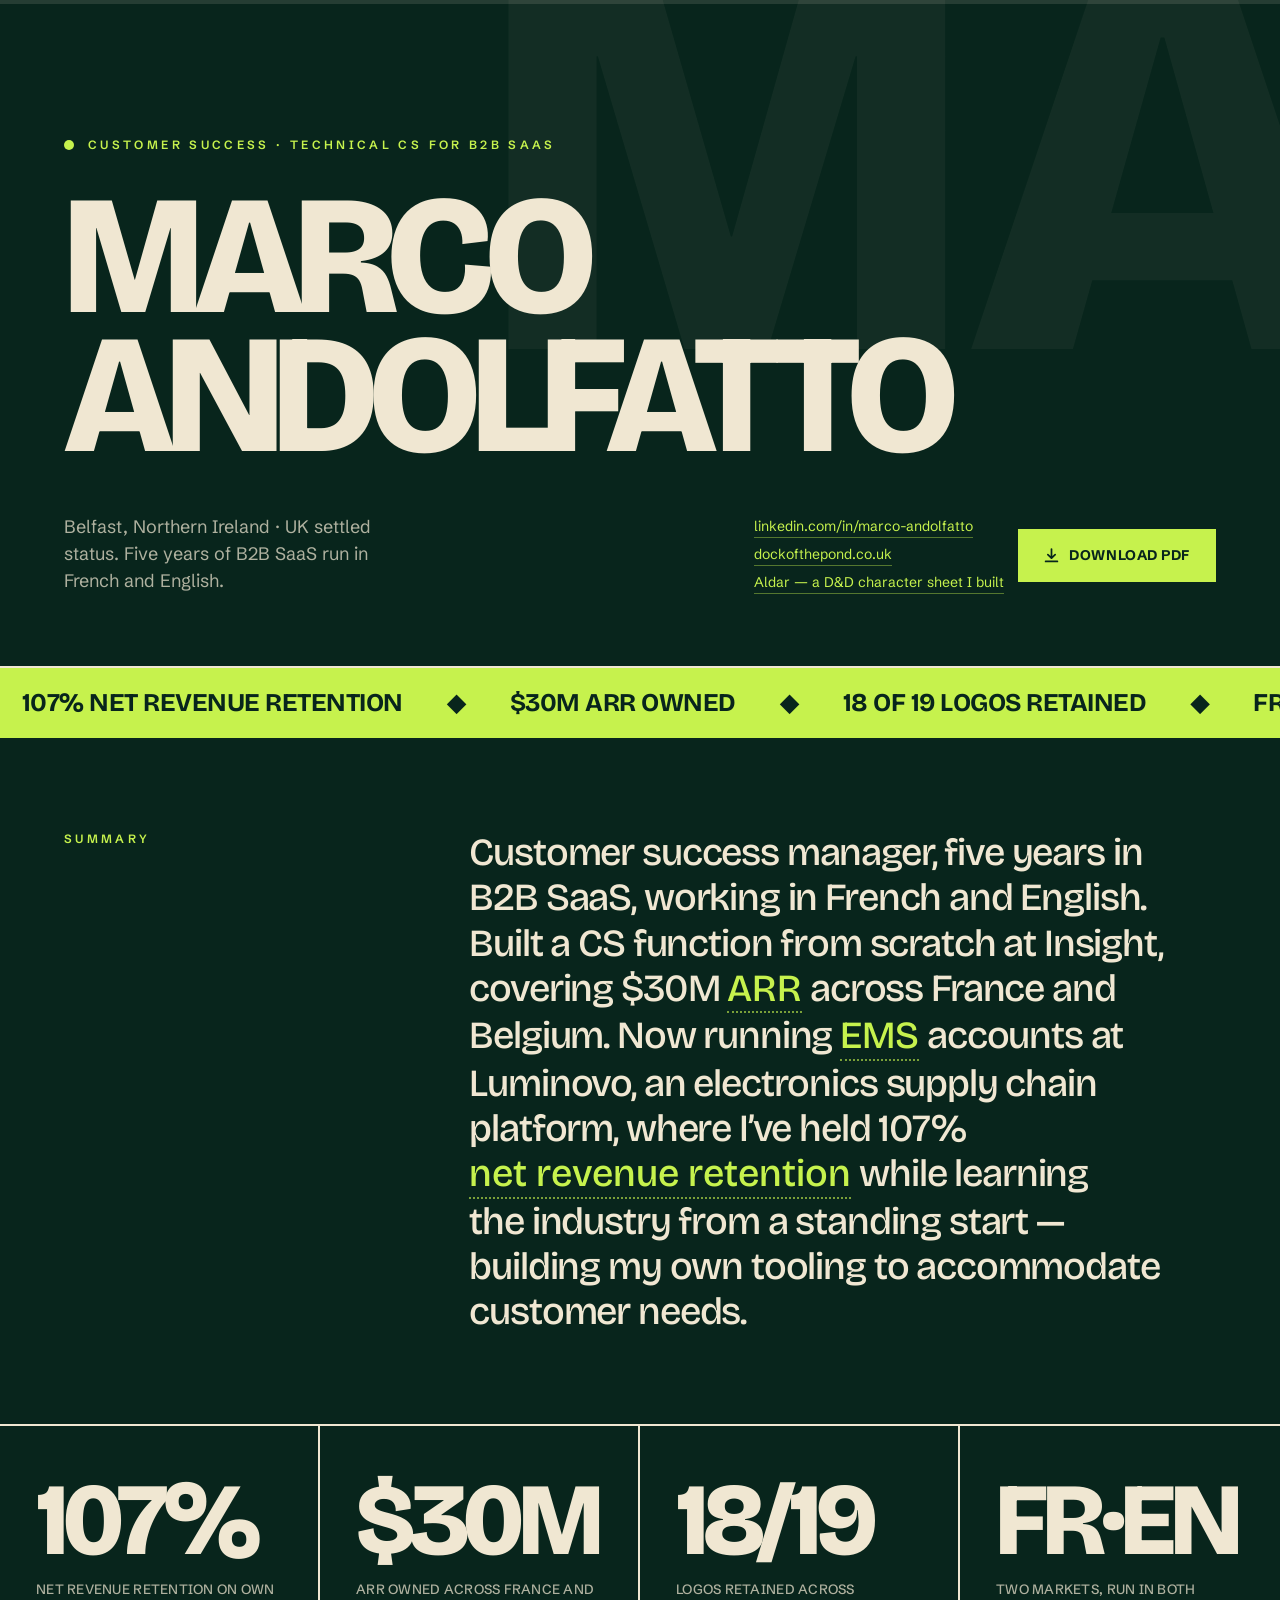
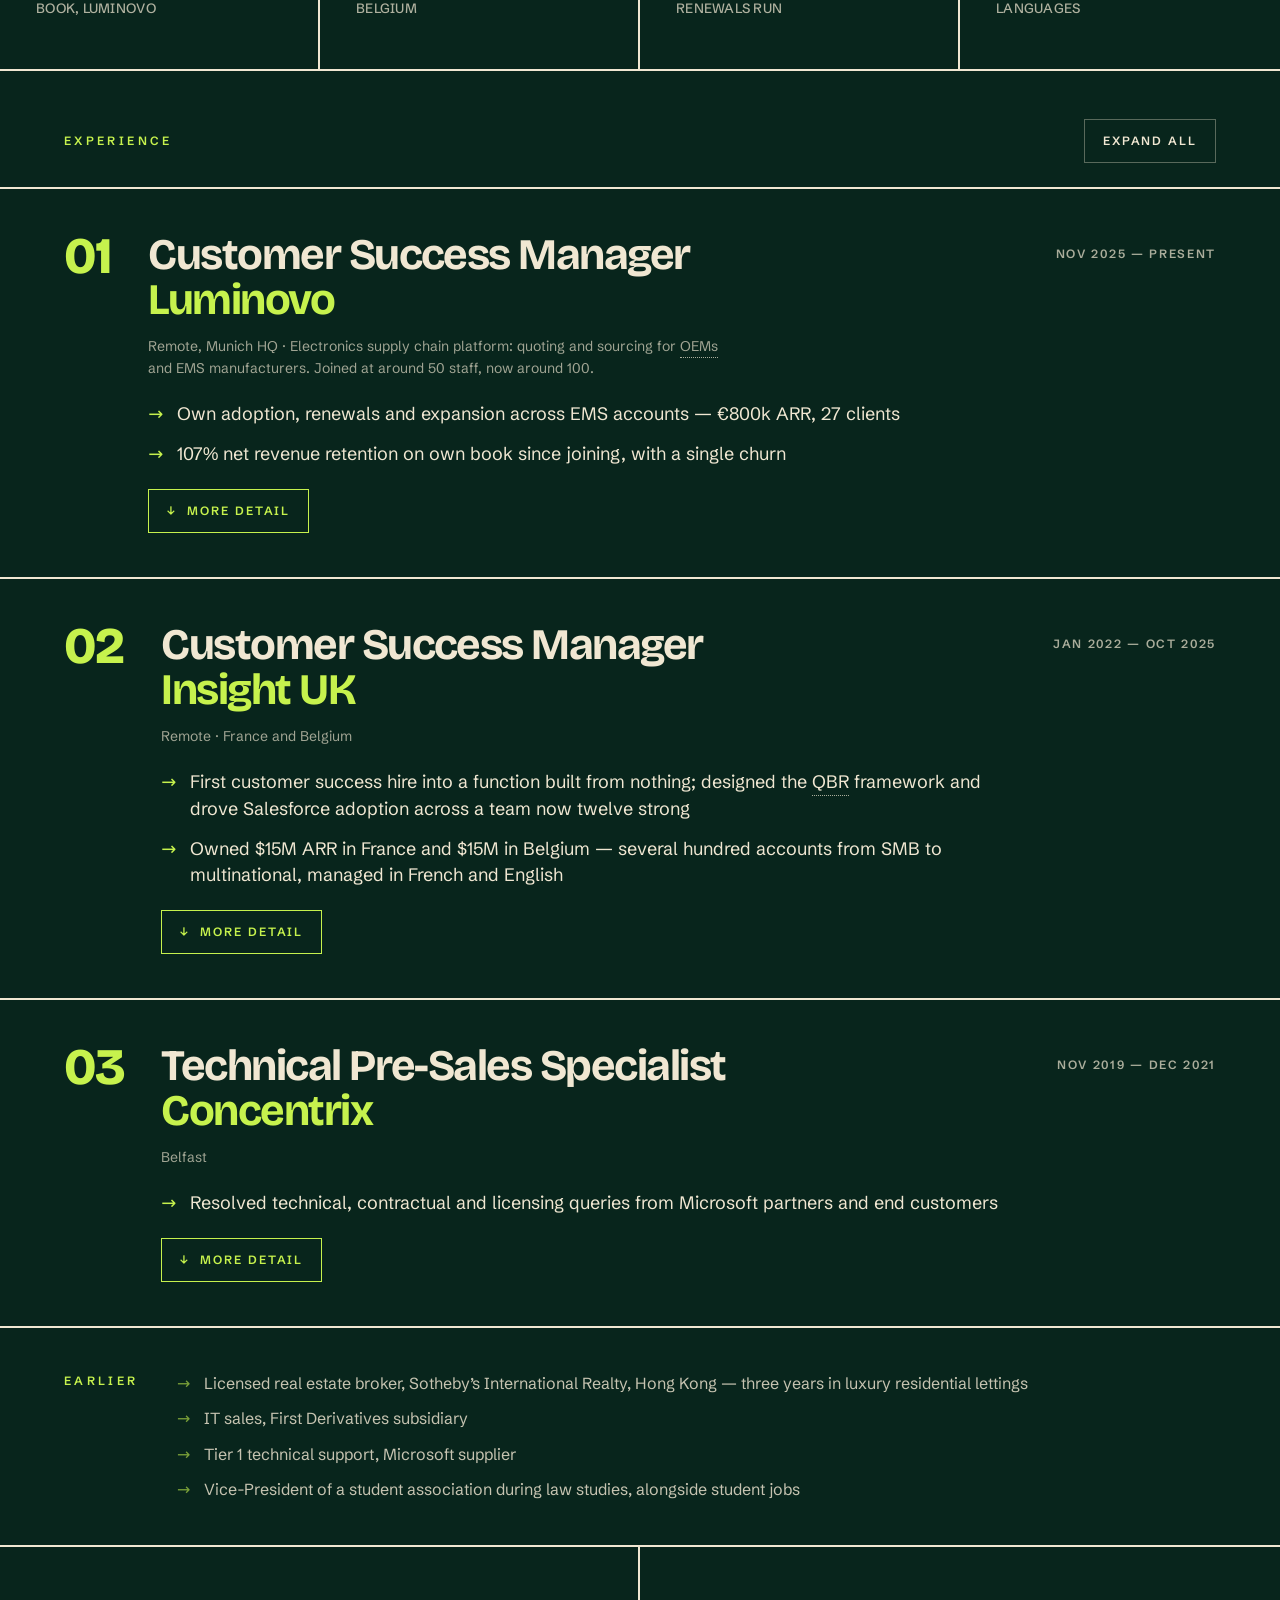
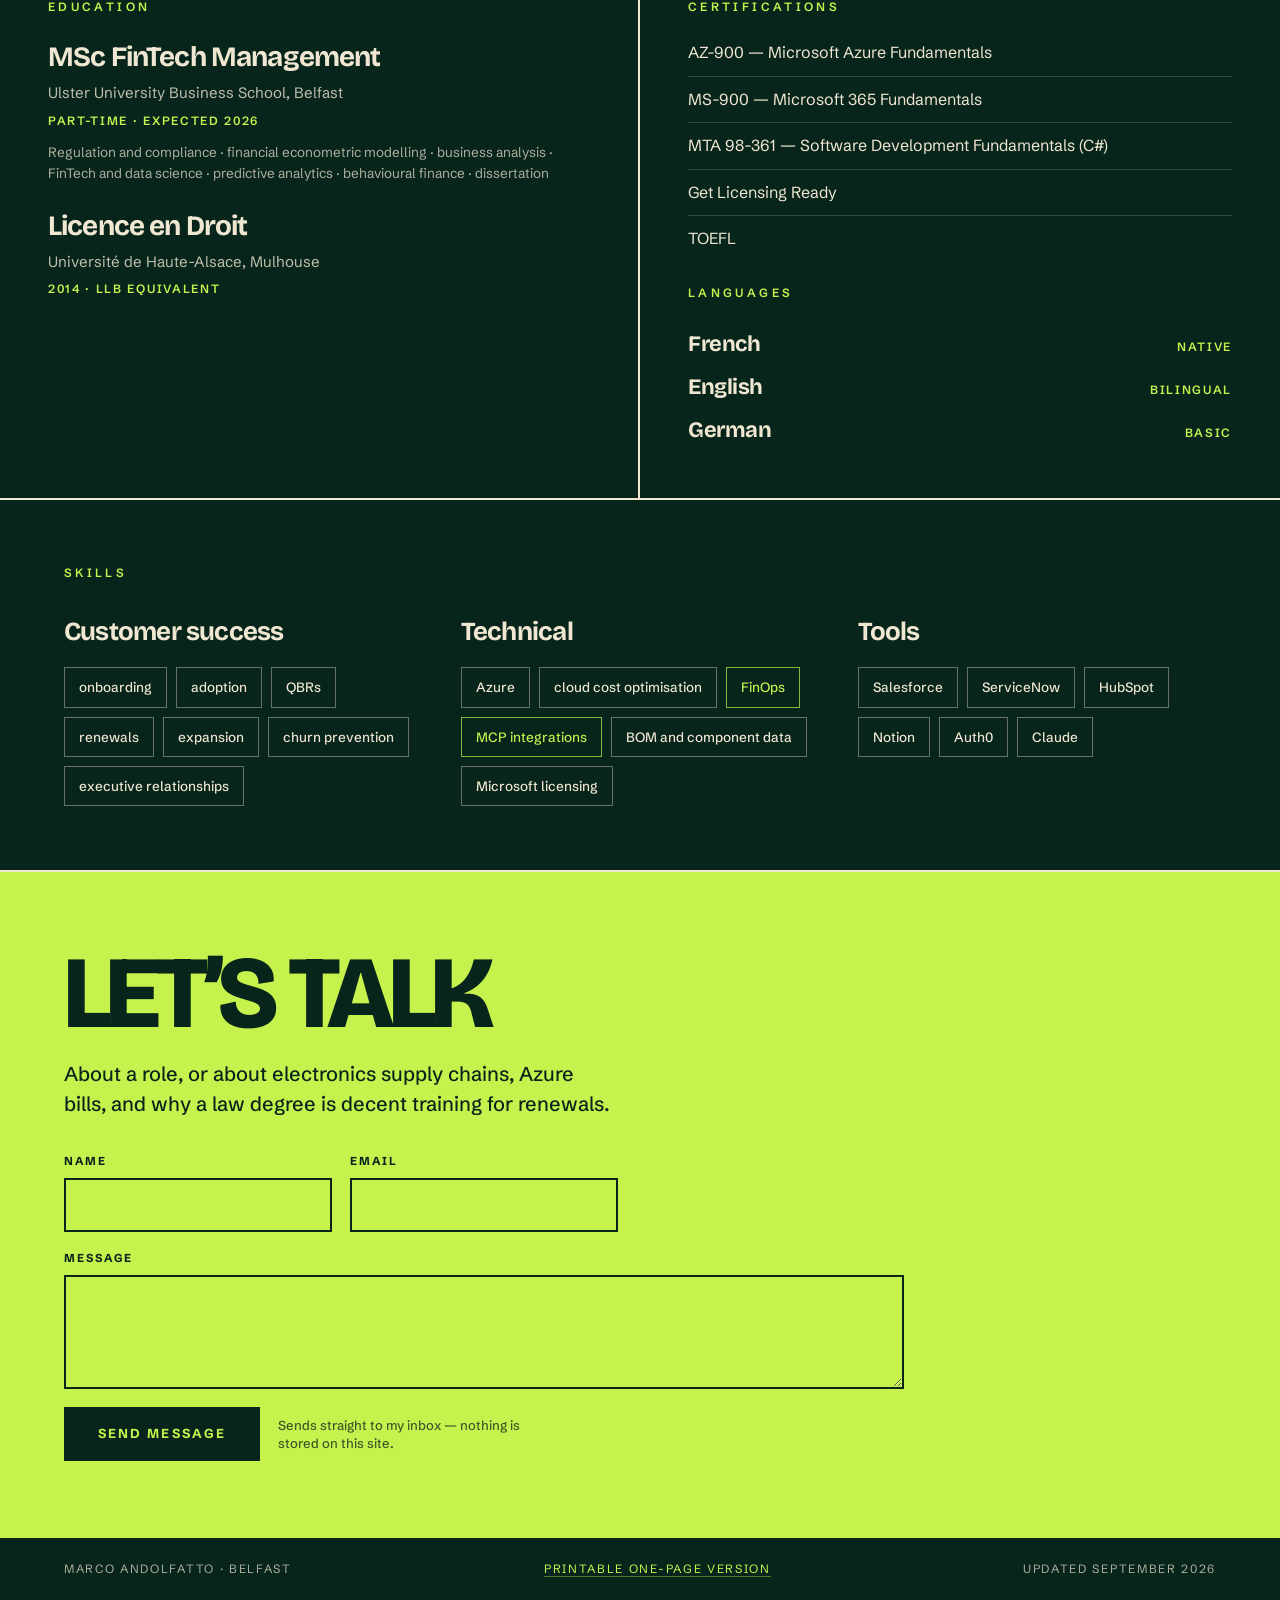
==== commit 87a87d51: "Link the Aldar D&D character sheet from the CV and the print sheet Web CV: a third link in the hero " ====
--- a/index.html
+++ b/index.html
@@ -75,6 +75,7 @@
           <div class="hero__links">
             <a href="https://www.linkedin.com/in/marco-andolfatto" target="_blank" rel="noopener">linkedin.com/in/marco-andolfatto</a>
             <a href="https://dockofthepond.co.uk" target="_blank" rel="noopener">dockofthepond.co.uk</a>
+            <a href="https://aldar.dockofthepond.co.uk/share" target="_blank" rel="noopener">Aldar — a D&amp;D character sheet I built</a>
           </div>
           <a class="btn btn--pdf" href="Marco-Andolfatto-CV.pdf" download="Marco-Andolfatto-CV.pdf">
             <svg width="15" height="15" viewBox="0 0 14 14" fill="none" aria-hidden="true"><path d="M7 1v8.5M7 9.5 3.6 6.1M7 9.5l3.4-3.4M1.5 12.5h11" stroke="currentColor" stroke-width="1.6" stroke-linecap="round" stroke-linejoin="round"></path></svg>
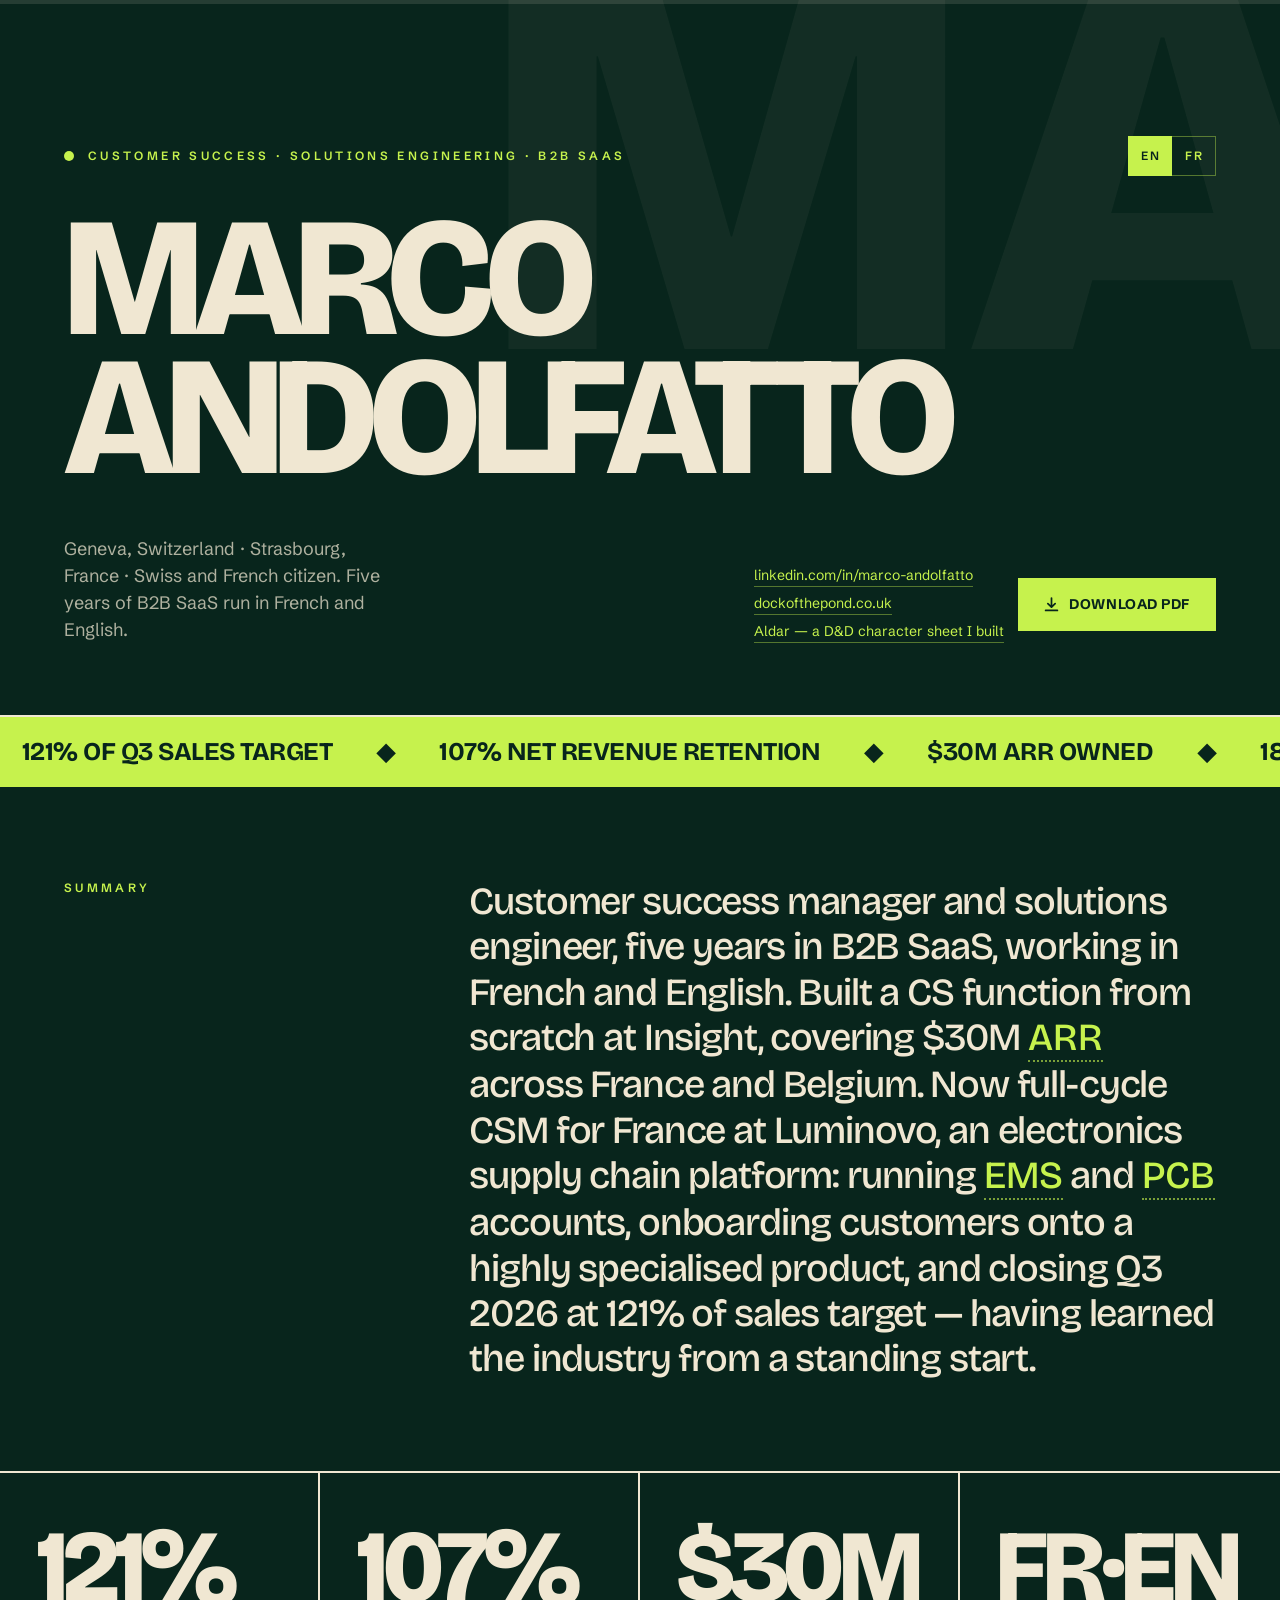
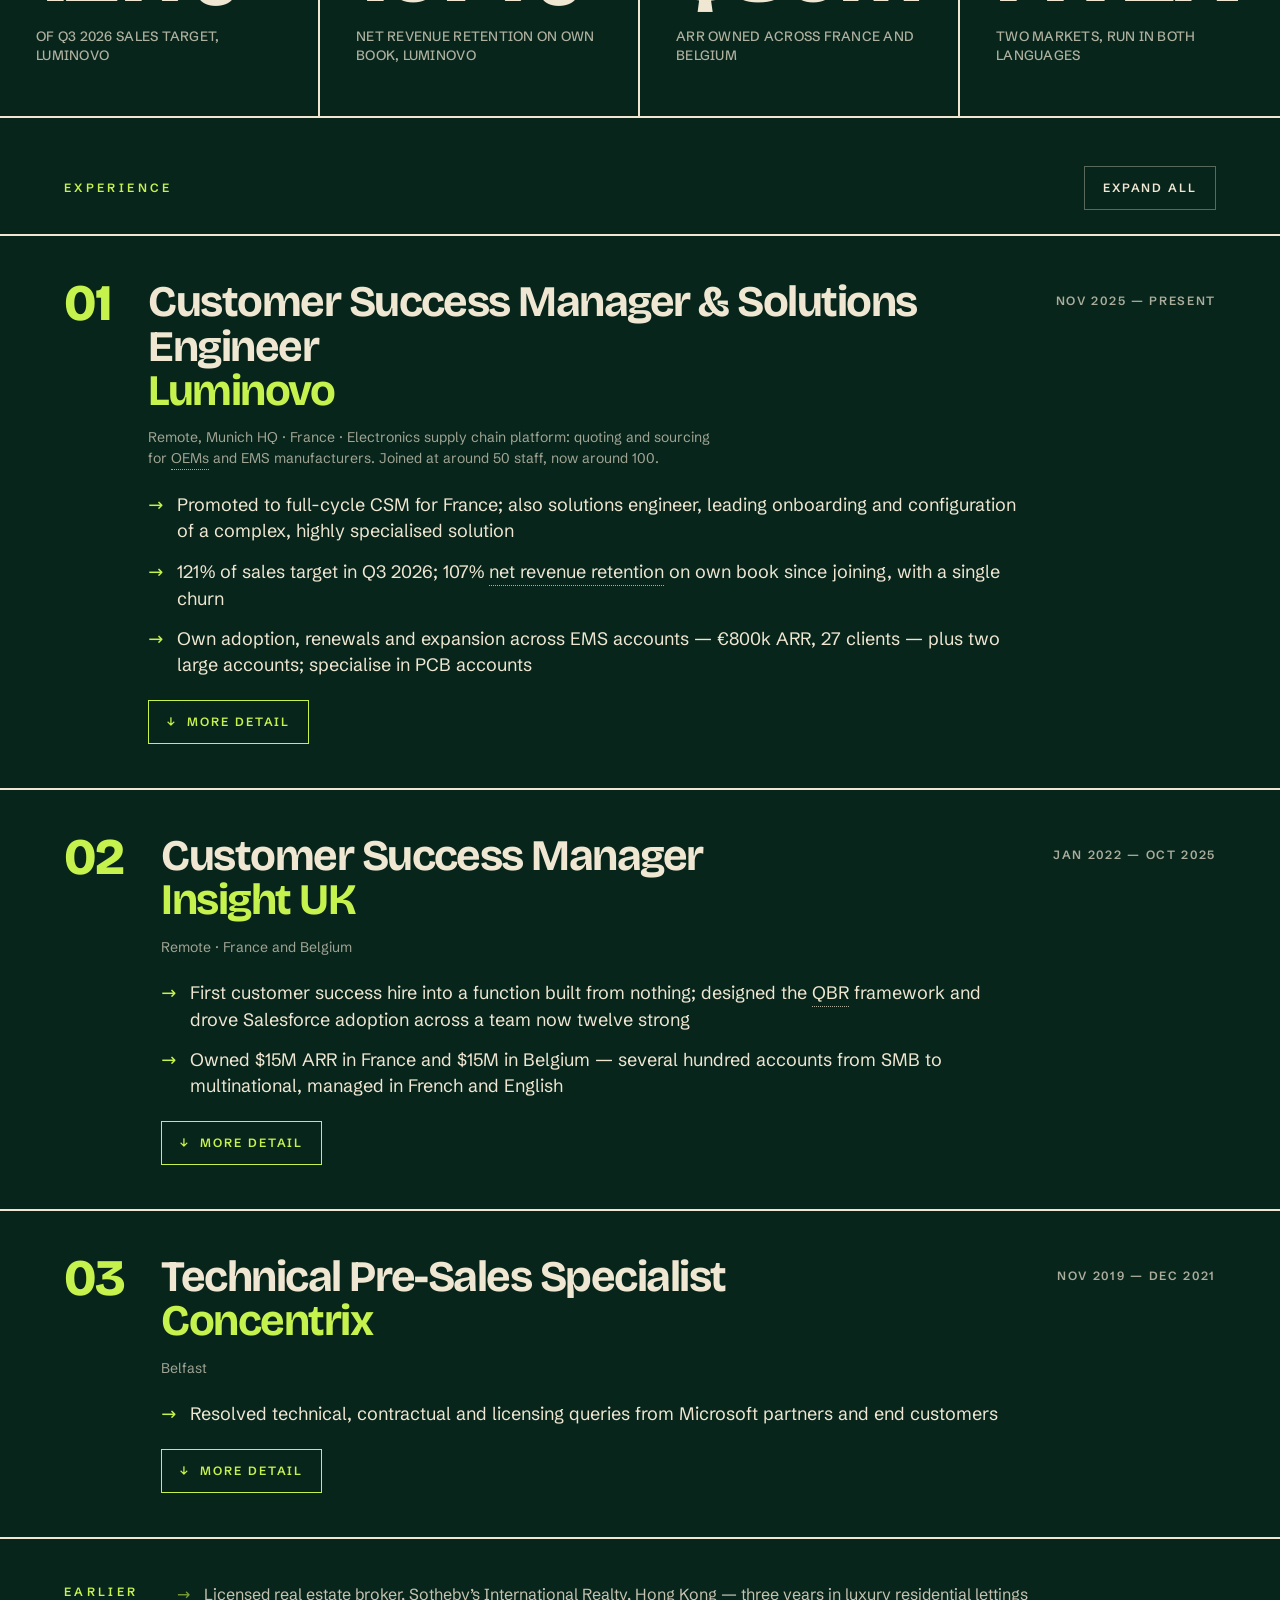
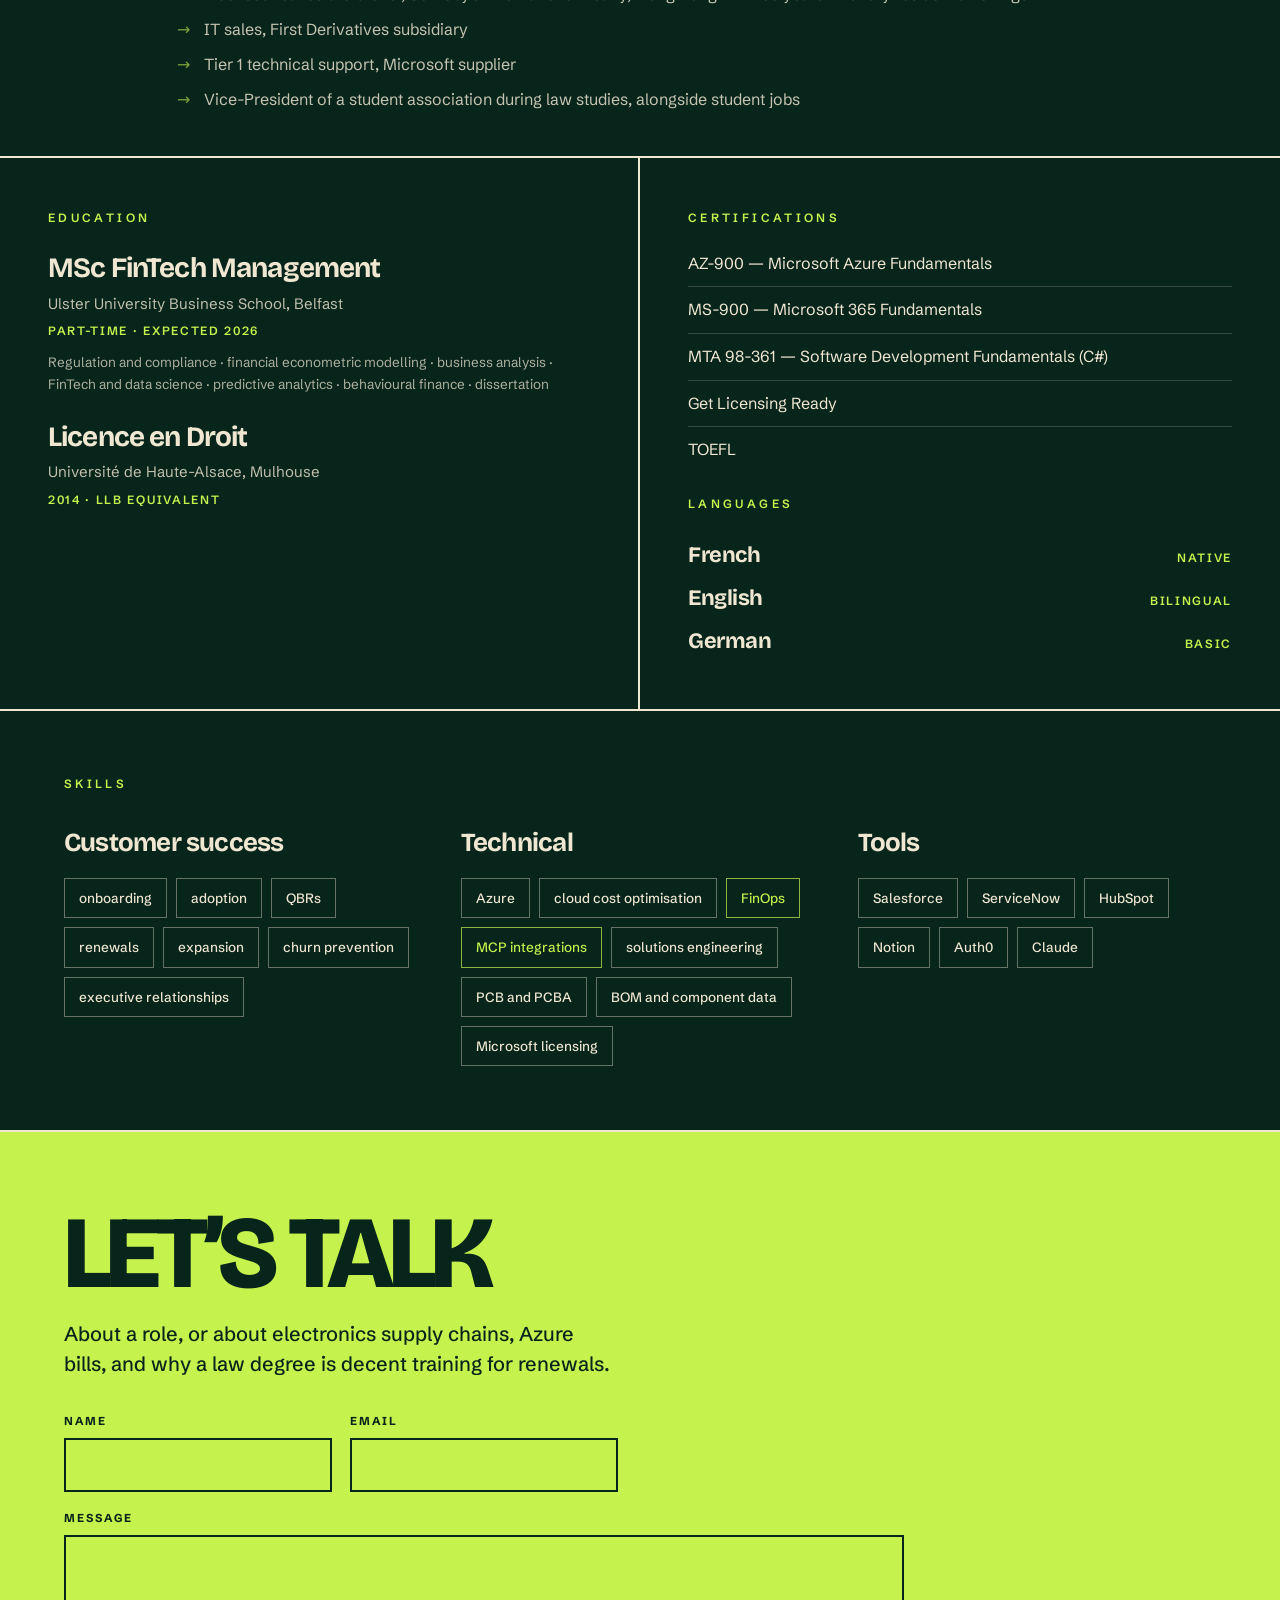
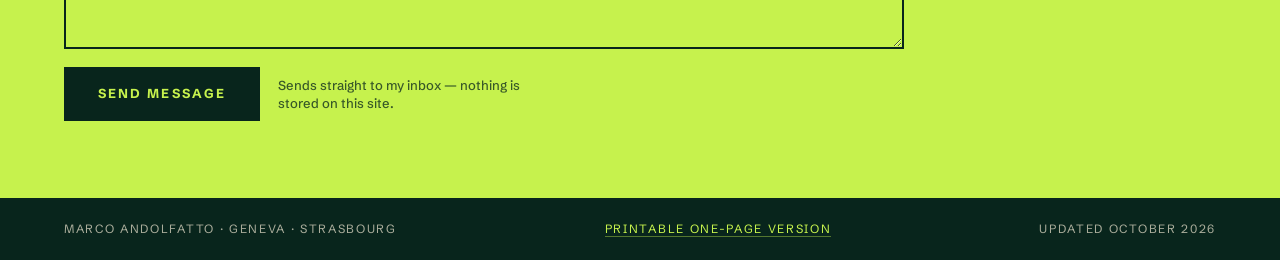
==== commit d2e9fa27: "Add French version and update Luminovo role, location and Q3 result - Luminovo: title now Customer S" ====
--- a/index.html
+++ b/index.html
@@ -3,15 +3,20 @@
 <head>
 <meta charset="utf-8">
 <meta name="viewport" content="width=device-width, initial-scale=1">
-<title>Marco Andolfatto — Customer Success Manager</title>
-<meta name="description" content="Customer success manager, five years in B2B SaaS, working in French and English. 107% net revenue retention at Luminovo; built a CS function from scratch at Insight across $30M ARR in France and Belgium.">
+<title>Marco Andolfatto — Customer Success Manager &amp; Solutions Engineer</title>
+<meta name="description" content="Customer success manager and solutions engineer, five years in B2B SaaS, working in French and English. 121% of Q3 sales target and 107% net revenue retention at Luminovo; built a CS function from scratch at Insight across $30M ARR in France and Belgium.">
 <meta name="author" content="Marco Andolfatto">
 <link rel="canonical" href="https://cv.andolfatto.co.uk/">
+<link rel="alternate" hreflang="en" href="https://cv.andolfatto.co.uk/">
+<link rel="alternate" hreflang="fr" href="https://cv.andolfatto.co.uk/fr/">
+<link rel="alternate" hreflang="x-default" href="https://cv.andolfatto.co.uk/">
 
 <meta property="og:type" content="profile">
+<meta property="og:locale" content="en_GB">
+<meta property="og:locale:alternate" content="fr_FR">
 <meta property="og:site_name" content="Marco Andolfatto">
-<meta property="og:title" content="Marco Andolfatto — Customer Success Manager">
-<meta property="og:description" content="Five years of B2B SaaS run in French and English. 107% net revenue retention, $30M ARR owned across France and Belgium.">
+<meta property="og:title" content="Marco Andolfatto — Customer Success Manager &amp; Solutions Engineer">
+<meta property="og:description" content="Five years of B2B SaaS run in French and English. 121% of Q3 sales target, 107% net revenue retention, $30M ARR owned across France and Belgium.">
 <meta property="og:url" content="https://cv.andolfatto.co.uk/">
 <meta property="og:image" content="https://cv.andolfatto.co.uk/assets/og.png">
 <meta property="og:image:width" content="1200">
@@ -33,14 +38,16 @@
   "@context": "https://schema.org",
   "@type": "Person",
   "name": "Marco Andolfatto",
-  "jobTitle": "Customer Success Manager",
+  "jobTitle": "Customer Success Manager & Solutions Engineer",
   "url": "https://cv.andolfatto.co.uk/",
-  "address": {
-    "@type": "PostalAddress",
-    "addressLocality": "Belfast",
-    "addressRegion": "Northern Ireland",
-    "addressCountry": "GB"
-  },
+  "address": [
+    { "@type": "PostalAddress", "addressLocality": "Genève", "addressCountry": "CH" },
+    { "@type": "PostalAddress", "addressLocality": "Strasbourg", "addressCountry": "FR" }
+  ],
+  "nationality": [
+    { "@type": "Country", "name": "Switzerland" },
+    { "@type": "Country", "name": "France" }
+  ],
   "knowsLanguage": ["fr", "en", "de"],
   "sameAs": [
     "https://www.linkedin.com/in/marco-andolfatto",
@@ -66,11 +73,15 @@
     <div class="hero__inner">
       <p class="hero__eyebrow">
         <span class="hero__dot" aria-hidden="true"></span>
-        <span class="hero__kicker">Customer Success · Technical CS for B2B SaaS</span>
+        <span class="hero__kicker">Customer Success · Solutions Engineering · B2B SaaS</span>
+        <span class="lang" role="group" aria-label="Language">
+          <a class="lang__link" href="./" lang="en" hreflang="en" aria-current="page">EN</a>
+          <a class="lang__link" href="fr/" lang="fr" hreflang="fr">FR<span class="visually-hidden"> — version française</span></a>
+        </span>
       </p>
       <h1 class="hero__name">Marco<br>Andolfatto</h1>
       <div class="hero__bottom">
-        <p class="hero__blurb">Belfast, Northern Ireland · UK settled status. Five years of B2B SaaS run in French and English.</p>
+        <p class="hero__blurb">Geneva, Switzerland · Strasbourg, France · Swiss and French citizen. Five years of B2B SaaS run in French and English.</p>
         <div class="hero__actions">
           <div class="hero__links">
             <a href="https://www.linkedin.com/in/marco-andolfatto" target="_blank" rel="noopener">linkedin.com/in/marco-andolfatto</a>
@@ -92,10 +103,10 @@
   <div class="ticker">
     <div class="ticker__track">
       <div class="ticker__run">
-        <span>107% net revenue retention</span><span aria-hidden="true">◆</span><span>$30M ARR owned</span><span aria-hidden="true">◆</span><span>18 of 19 logos retained</span><span aria-hidden="true">◆</span><span>France · Belgium · UK</span><span aria-hidden="true">◆</span><span>CS function built from nothing</span><span aria-hidden="true">◆</span>
+        <span>121% of Q3 sales target</span><span aria-hidden="true">◆</span><span>107% net revenue retention</span><span aria-hidden="true">◆</span><span>$30M ARR owned</span><span aria-hidden="true">◆</span><span>18 of 19 logos retained</span><span aria-hidden="true">◆</span><span>France · Belgium · UK</span><span aria-hidden="true">◆</span><span>CS function built from nothing</span><span aria-hidden="true">◆</span>
       </div>
       <div class="ticker__run" aria-hidden="true">
-        <span>107% net revenue retention</span><span>◆</span><span>$30M ARR owned</span><span>◆</span><span>18 of 19 logos retained</span><span>◆</span><span>France · Belgium · UK</span><span>◆</span><span>CS function built from nothing</span><span>◆</span>
+        <span>121% of Q3 sales target</span><span>◆</span><span>107% net revenue retention</span><span>◆</span><span>$30M ARR owned</span><span>◆</span><span>18 of 19 logos retained</span><span>◆</span><span>France · Belgium · UK</span><span>◆</span><span>CS function built from nothing</span><span>◆</span>
       </div>
     </div>
   </div>
@@ -105,7 +116,7 @@
     <div class="wrap summary__grid">
       <h2 class="label" id="summary-label">Summary</h2>
       <div class="summary__body">
-        <p class="summary__text">Customer success manager, five years in B2B SaaS, working in French and English. Built a CS function from scratch at Insight, covering $30M <button type="button" class="term term--strong" data-term="arr">ARR</button> across France and Belgium. Now running <button type="button" class="term term--strong" data-term="ems">EMS</button> accounts at Luminovo, an electronics supply chain platform, where I&rsquo;ve held 107% <button type="button" class="term term--strong" data-term="nrr">net revenue retention</button> while learning the industry from a standing start — building my own tooling to accommodate customer needs.</p>
+        <p class="summary__text">Customer success manager and solutions engineer, five years in B2B SaaS, working in French and English. Built a CS function from scratch at Insight, covering $30M <button type="button" class="term term--strong" data-term="arr">ARR</button> across France and Belgium. Now full-cycle CSM for France at Luminovo, an electronics supply chain platform: running <button type="button" class="term term--strong" data-term="ems">EMS</button> and <button type="button" class="term term--strong" data-term="pcb">PCB</button> accounts, onboarding customers onto a highly specialised product, and closing Q3 2026 at 121% of sales target — having learned the industry from a standing start.</p>
       </div>
     </div>
   </section>
@@ -113,16 +124,16 @@
   <!-- Stat grid ----------------------------------------------------------- -->
   <section class="stats" aria-label="Headline numbers">
     <div class="stat">
+      <div class="stat__figure">121%</div>
+      <div class="stat__caption">Of Q3 2026 sales target, Luminovo</div>
+    </div>
+    <div class="stat">
       <div class="stat__figure">107%</div>
       <div class="stat__caption">Net revenue retention on own book, Luminovo</div>
     </div>
     <div class="stat">
       <div class="stat__figure">$30M</div>
       <div class="stat__caption">ARR owned across France and Belgium</div>
-    </div>
-    <div class="stat">
-      <div class="stat__figure">18/19</div>
-      <div class="stat__caption">Logos retained across renewals run</div>
     </div>
     <div class="stat">
       <div class="stat__figure">FR·EN</div>
@@ -141,11 +152,12 @@
       <div class="role__row">
         <div class="role__index" aria-hidden="true">01</div>
         <div class="role__body">
-          <h3 class="role__title">Customer Success Manager<br><span class="role__company">Luminovo</span></h3>
-          <p class="role__context">Remote, Munich HQ · Electronics supply chain platform: quoting and sourcing for <button type="button" class="term" data-term="oem">OEMs</button> and EMS manufacturers. Joined at around 50 staff, now around 100.</p>
+          <h3 class="role__title">Customer Success Manager &amp; Solutions Engineer<br><span class="role__company">Luminovo</span></h3>
+          <p class="role__context">Remote, Munich HQ · France · Electronics supply chain platform: quoting and sourcing for <button type="button" class="term" data-term="oem">OEMs</button> and EMS manufacturers. Joined at around 50 staff, now around 100.</p>
           <ul class="bullets">
-            <li><span>Own adoption, renewals and expansion across EMS accounts — €800k ARR, 27 clients</span></li>
-            <li><span>107% net revenue retention on own book since joining, with a single churn</span></li>
+            <li><span>Promoted to full-cycle CSM for France; also solutions engineer, leading onboarding and configuration of a complex, highly specialised solution</span></li>
+            <li><span>121% of sales target in Q3 2026; 107% <button type="button" class="term" data-term="nrr">net revenue retention</button> on own book since joining, with a single churn</span></li>
+            <li><span>Own adoption, renewals and expansion across EMS accounts — €800k ARR, 27 clients — plus two large accounts; specialise in PCB accounts</span></li>
           </ul>
           <div class="role__more" id="role-luminovo-more" data-open="false">
             <div>
@@ -158,7 +170,7 @@
           </div>
           <button type="button" class="btn btn--lime role__toggle" aria-expanded="false" aria-controls="role-luminovo-more">
             <span class="role__chevron" aria-hidden="true">↓</span><span class="role__toggle-label">More detail</span>
-            <span class="visually-hidden"> about Customer Success Manager at Luminovo</span>
+            <span class="visually-hidden"> about Customer Success Manager &amp; Solutions Engineer at Luminovo</span>
           </button>
         </div>
         <p class="role__date">Nov 2025 — present</p>
@@ -289,6 +301,8 @@
           <span class="chip">cloud cost optimisation</span>
           <button type="button" class="term term--chip" data-term="finops">FinOps</button>
           <button type="button" class="term term--chip" data-term="mcp">MCP integrations</button>
+          <span class="chip">solutions engineering</span>
+          <span class="chip">PCB and PCBA</span>
           <span class="chip">BOM and component data</span>
           <span class="chip">Microsoft licensing</span>
         </div>
@@ -343,9 +357,9 @@
   </main>
 
   <footer class="colophon">
-    <span>Marco Andolfatto · Belfast</span>
+    <span>Marco Andolfatto · Geneva · Strasbourg</span>
     <span><a href="print.html">Printable one-page version</a></span>
-    <span>Updated September 2026</span>
+    <span>Updated October 2026</span>
   </footer>
 </div>
 
--- a/styles.css
+++ b/styles.css
@@ -327,6 +327,53 @@
   color: var(--lime);
 }
 
+/* Language switch: two plain links, the current page filled. */
+.lang {
+  display: inline-flex;
+  margin-left: auto;
+}
+
+.lang__link {
+  display: inline-flex;
+  align-items: center;
+  justify-content: center;
+  min-width: 44px;
+  min-height: 40px;
+  padding: 0 calc(12px - 0.2em) 0 12px; /* offsets the trailing letter-spacing */
+  border: 1px solid var(--lime-40);
+  font-size: 12px;
+  font-weight: 600;
+  letter-spacing: 0.2em;
+}
+
+.lang__link + .lang__link {
+  border-left: none;
+}
+
+.lang__link[aria-current="page"] {
+  background: var(--lime);
+  border-color: var(--lime);
+  color: var(--forest);
+}
+
+.lang__link:hover {
+  border-color: var(--chalk);
+}
+
+.lang__link[aria-current="page"]:hover {
+  color: var(--forest);
+}
+
+/* Phones: the kicker already wraps, so lift the switch into the top padding
+   rather than giving the eyebrow a third line. */
+@media (max-width: 640px) {
+  .lang {
+    position: absolute;
+    top: -52px;
+    right: 0;
+  }
+}
+
 .hero__name {
   margin: 0;
   font-family: var(--display);
@@ -1053,6 +1100,7 @@
   .progress,
   .ticker,
   .hero__ghost,
+  .lang,
   .role__toggle,
   #expand-all,
   .skip-link,
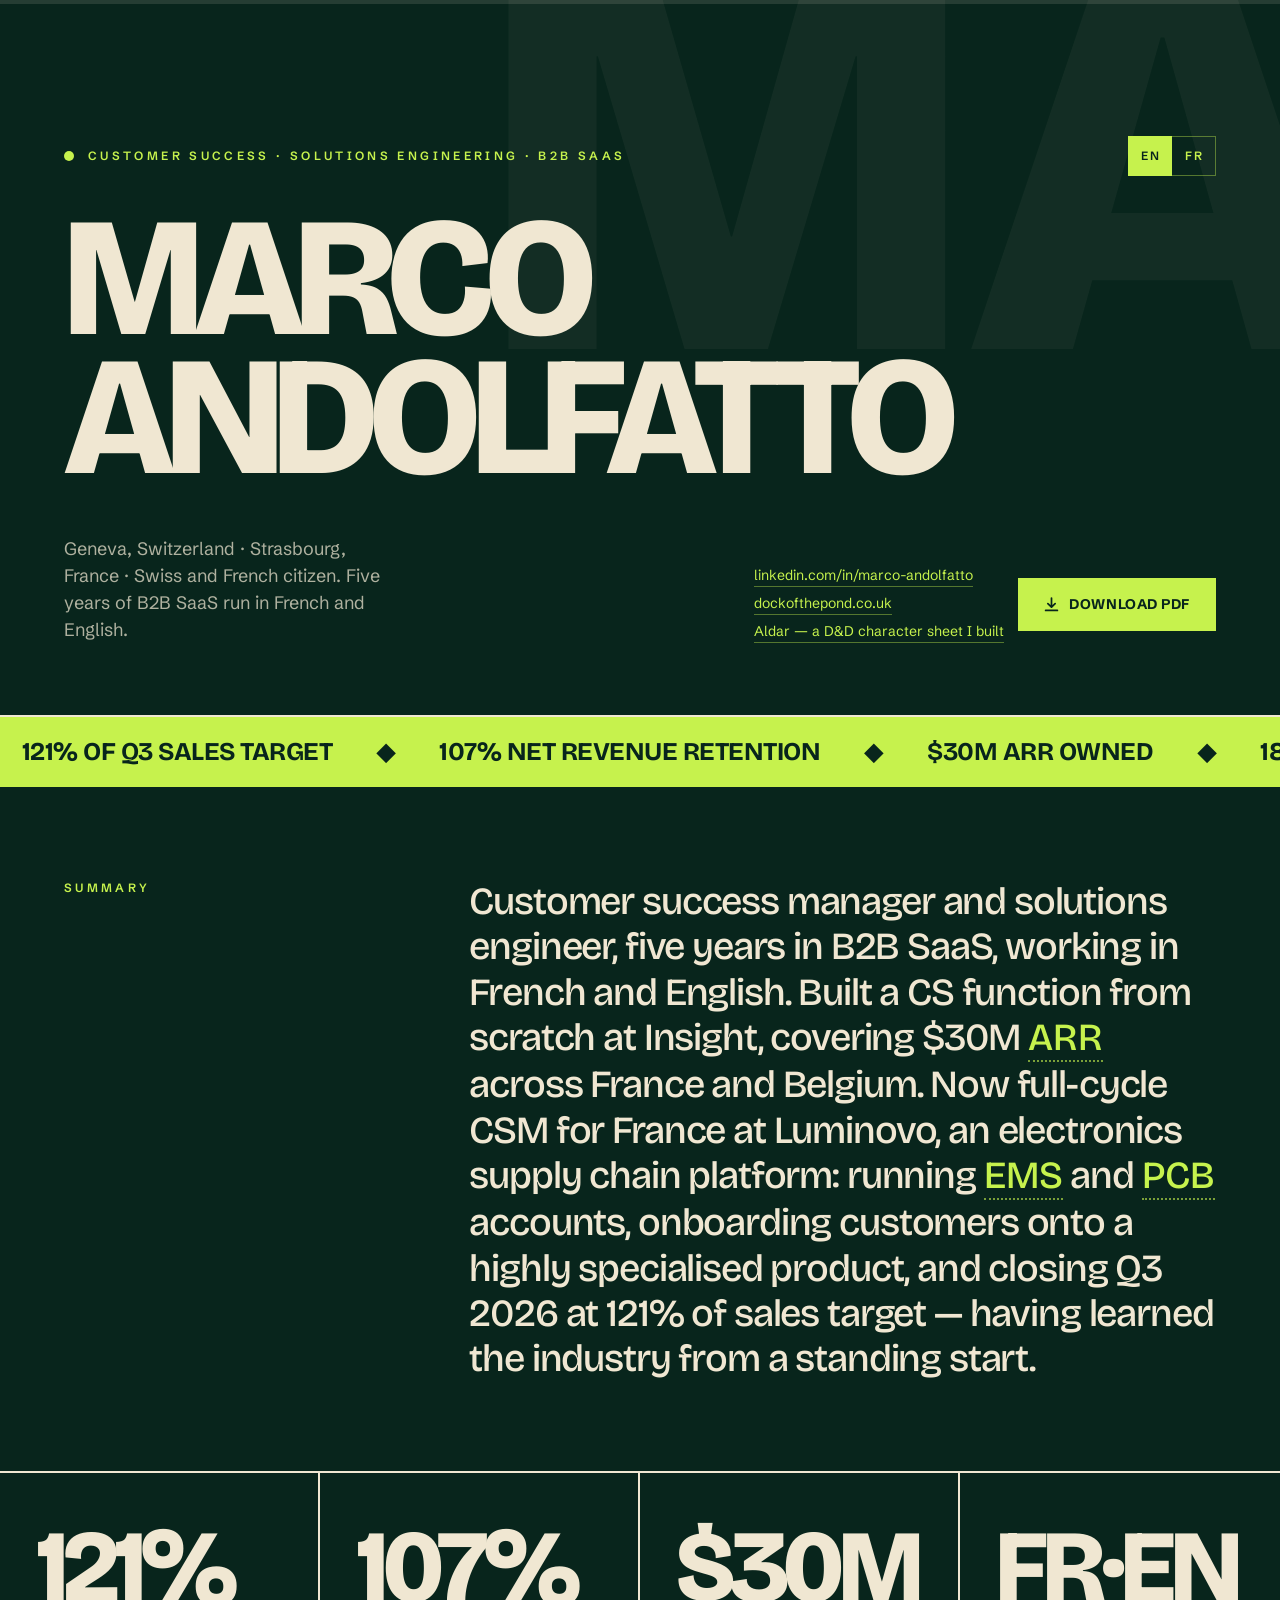
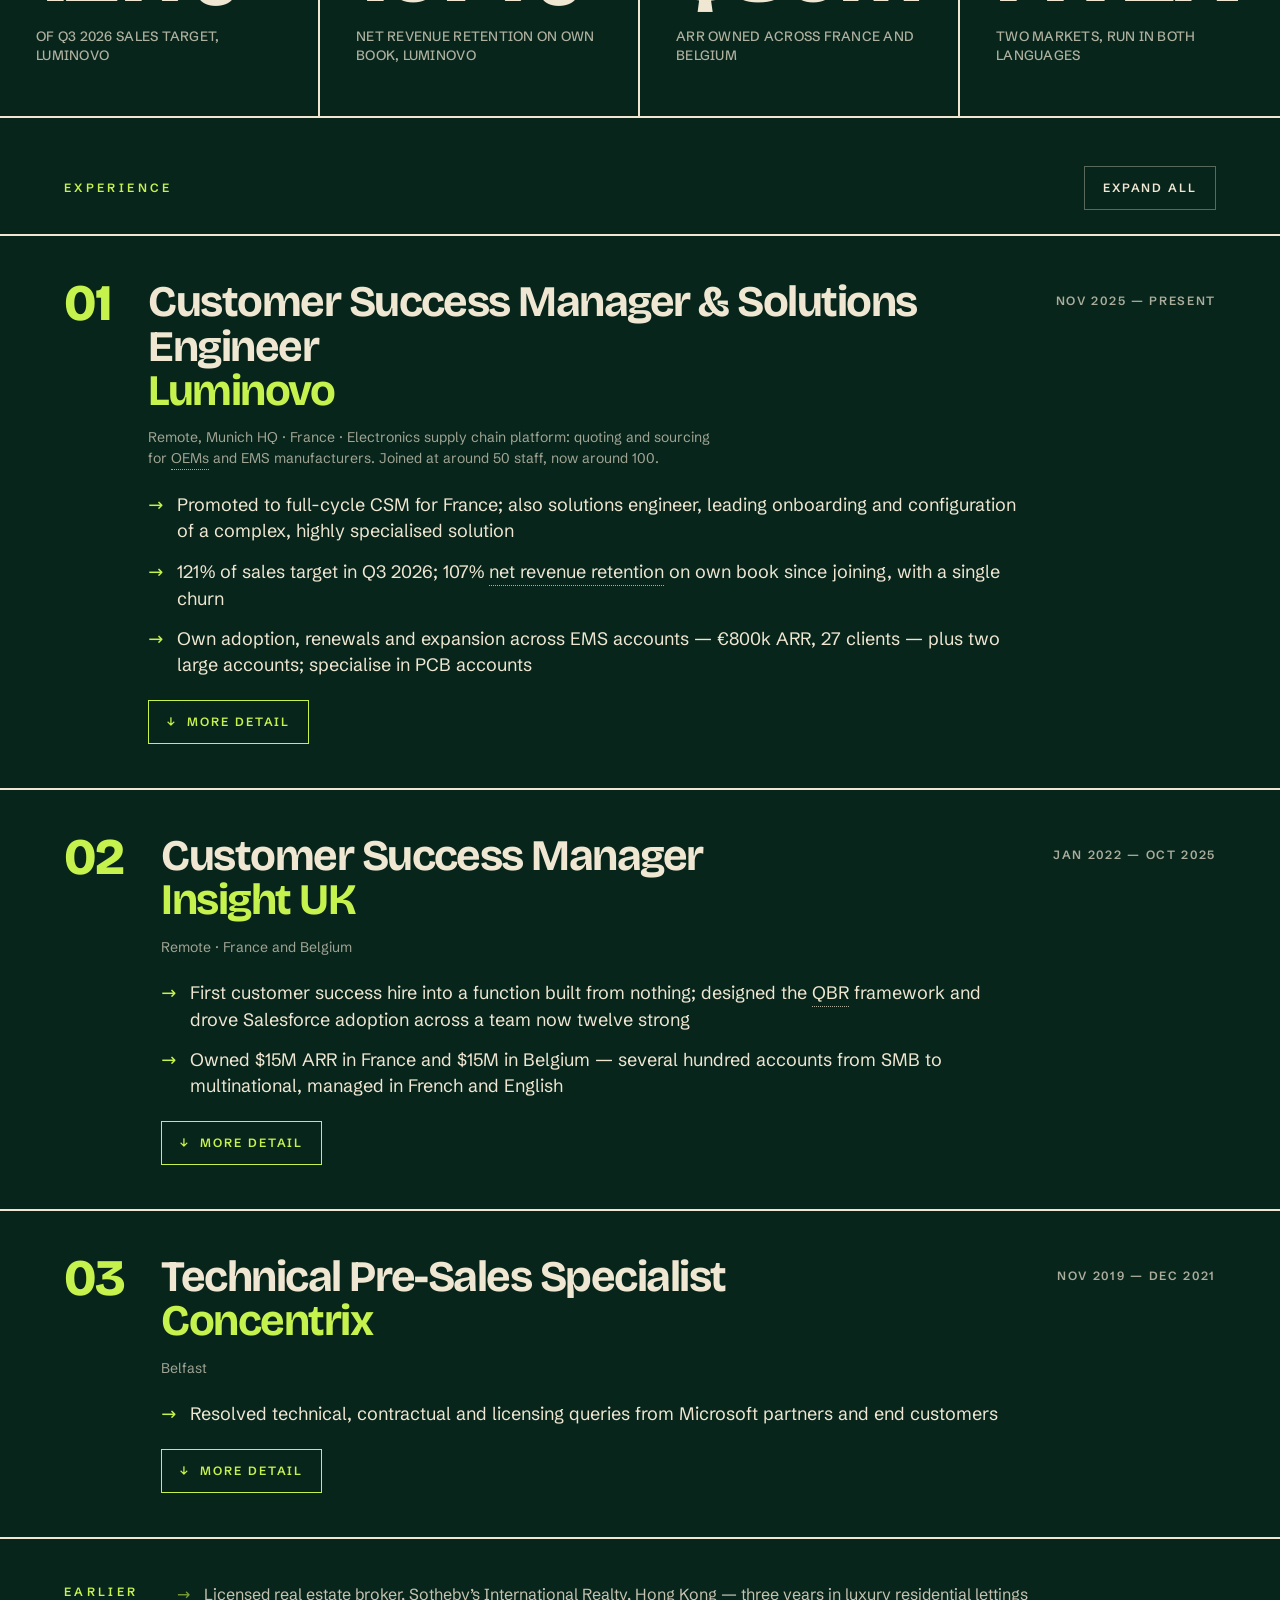
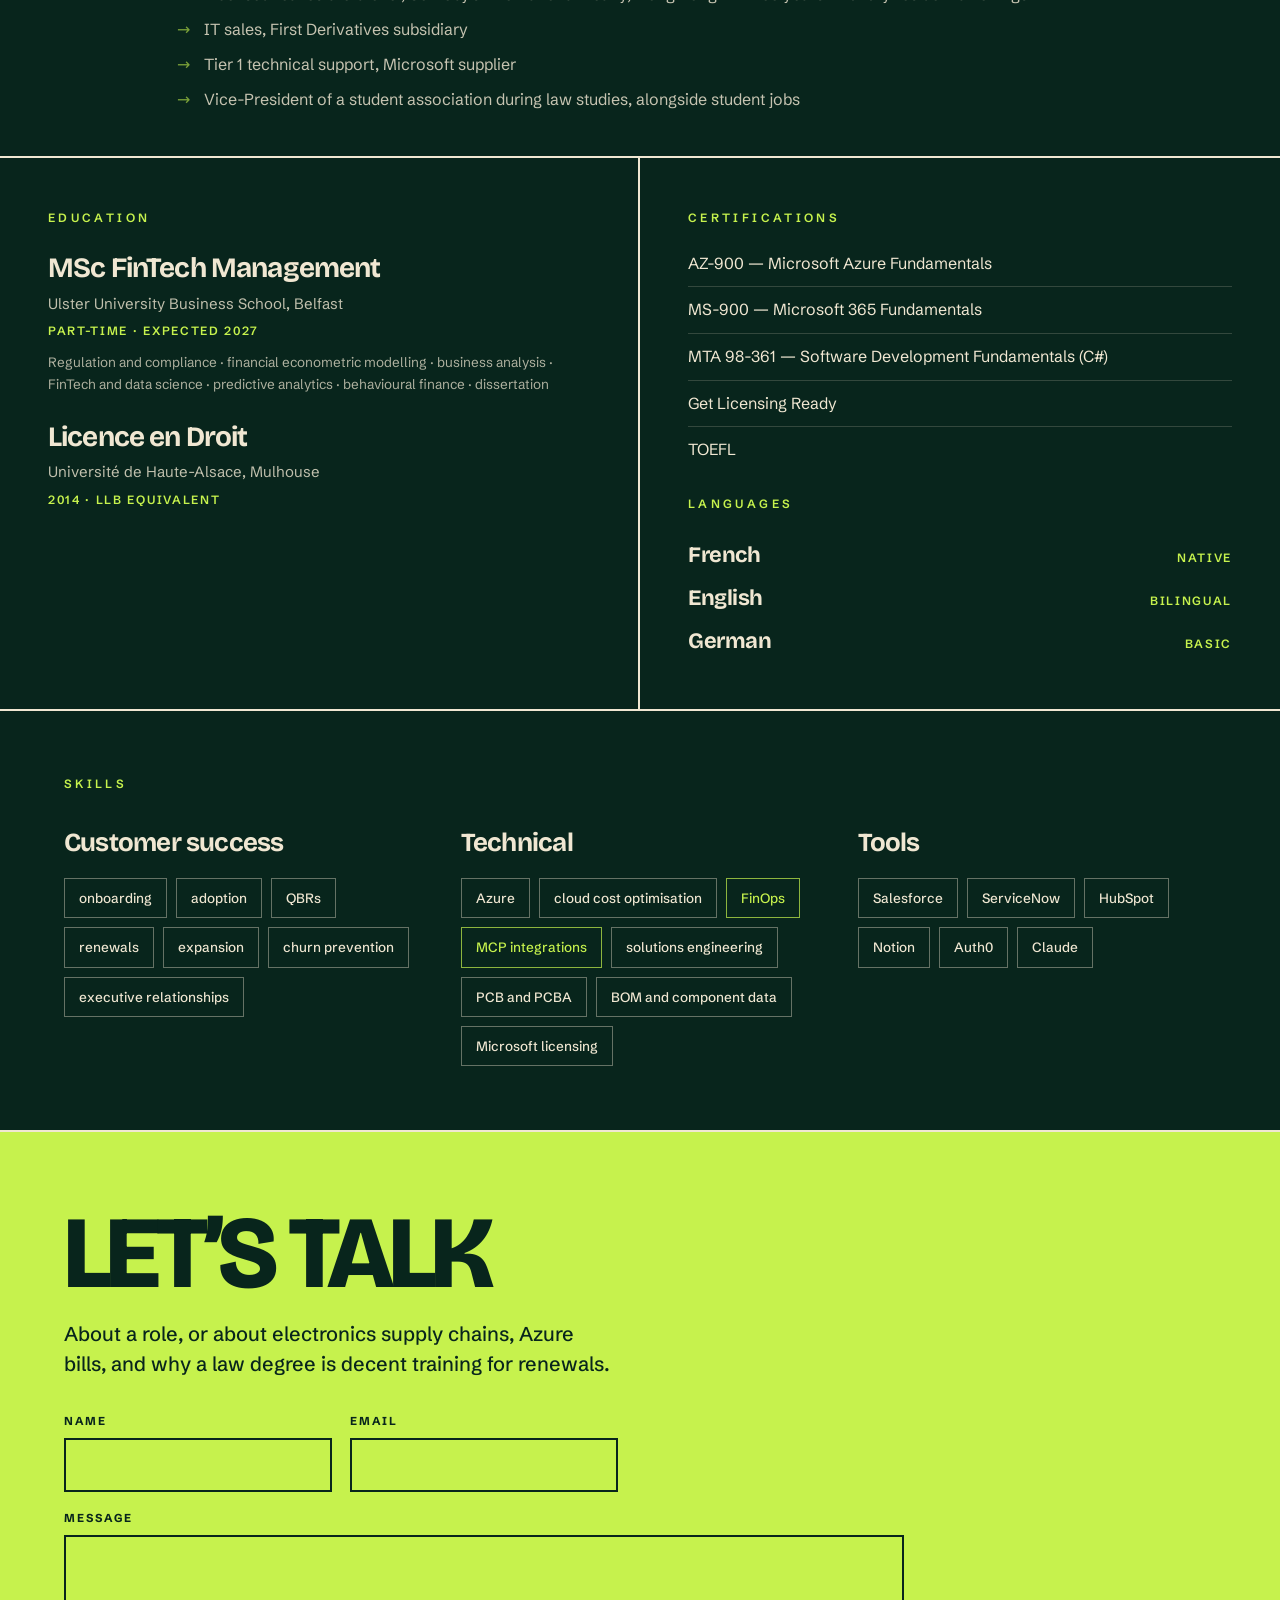
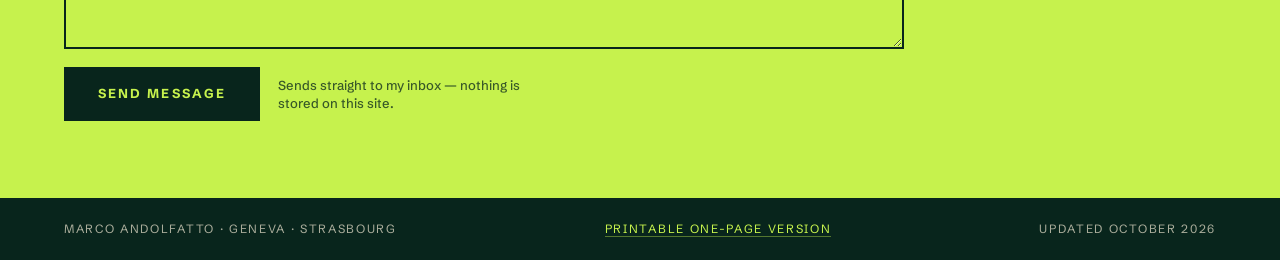
==== commit 7ee0f28c: "Move the MSc completion to 2027 Co-Authored-By: Claude Opus 5.5 <noreply@anthropic.com>" ====
--- a/index.html
+++ b/index.html
@@ -251,7 +251,7 @@
       <div class="degree">
         <div class="degree__name">MSc FinTech Management</div>
         <div class="degree__school">Ulster University Business School, Belfast</div>
-        <div class="degree__meta">Part-time · expected 2026</div>
+        <div class="degree__meta">Part-time · expected 2027</div>
         <p class="degree__modules">Regulation and compliance · financial econometric modelling · business analysis · FinTech and data science · predictive analytics · behavioural finance · dissertation</p>
       </div>
       <div class="degree">
